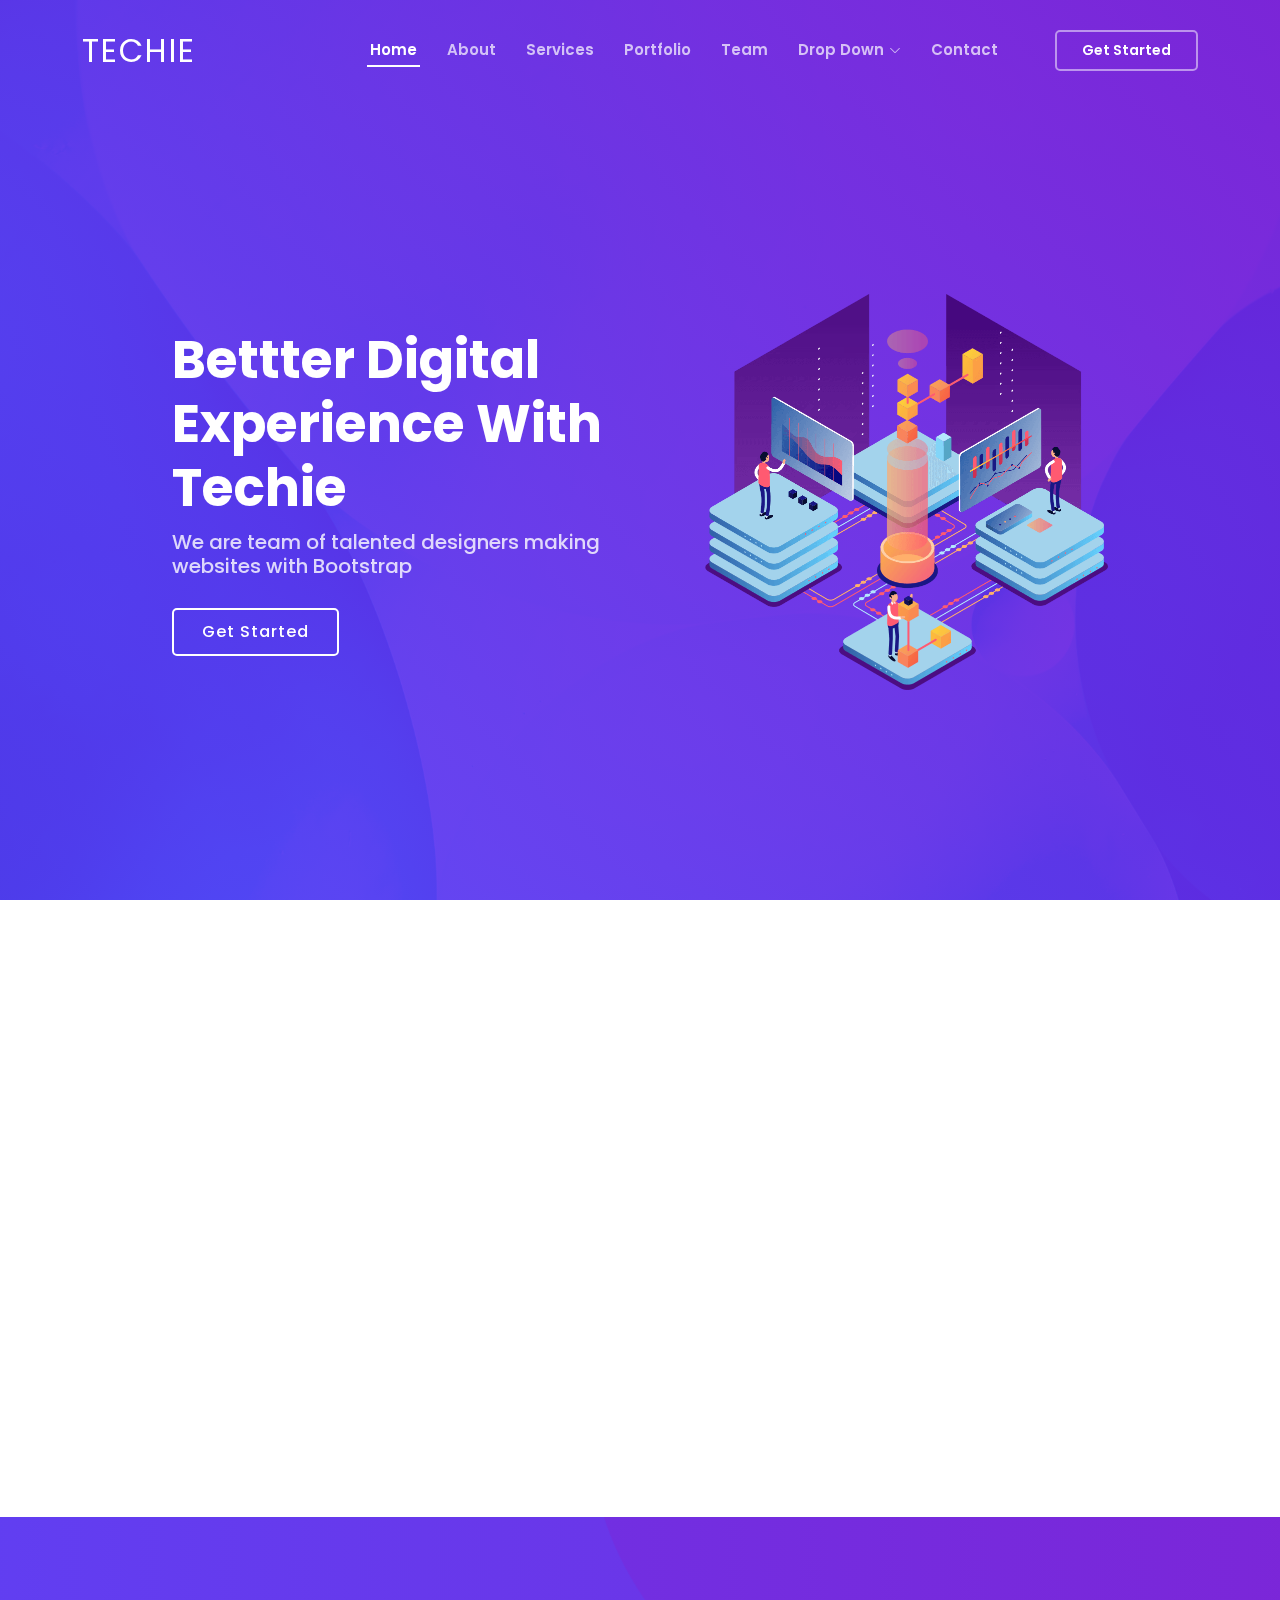
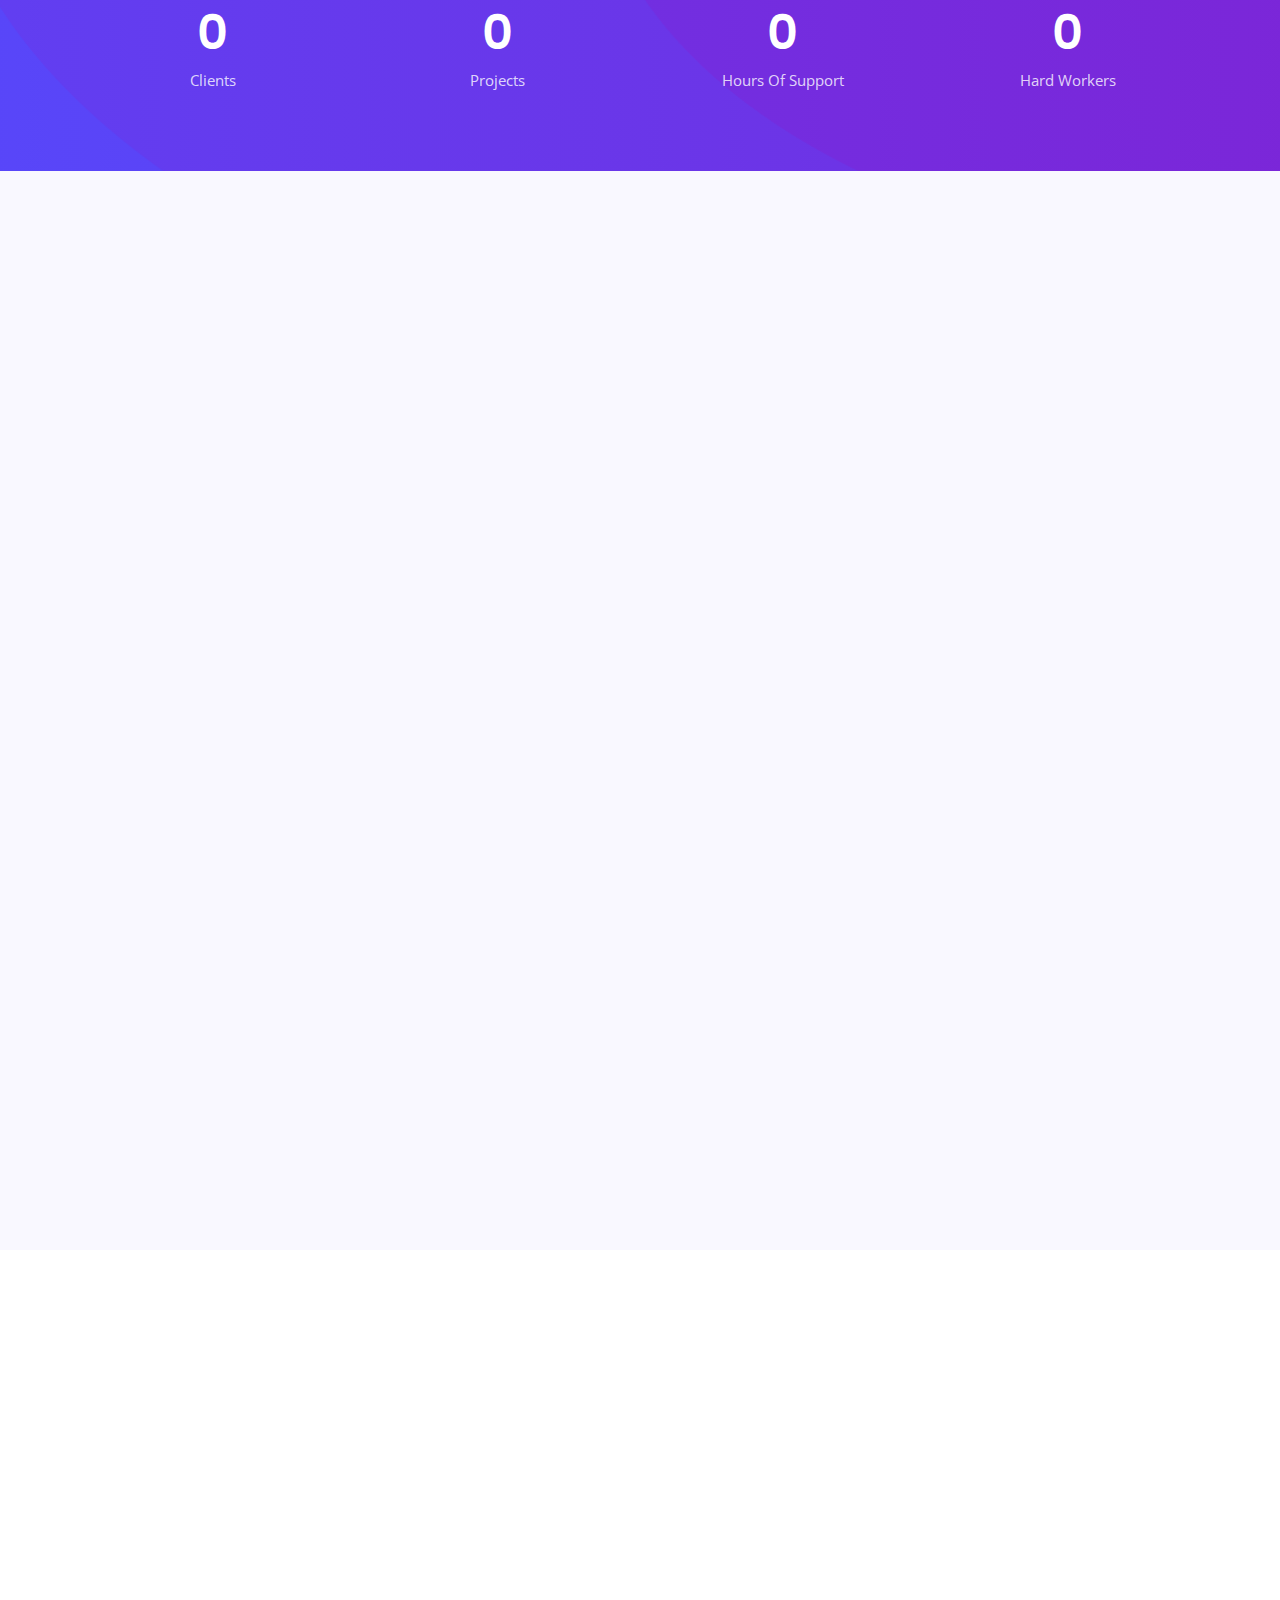
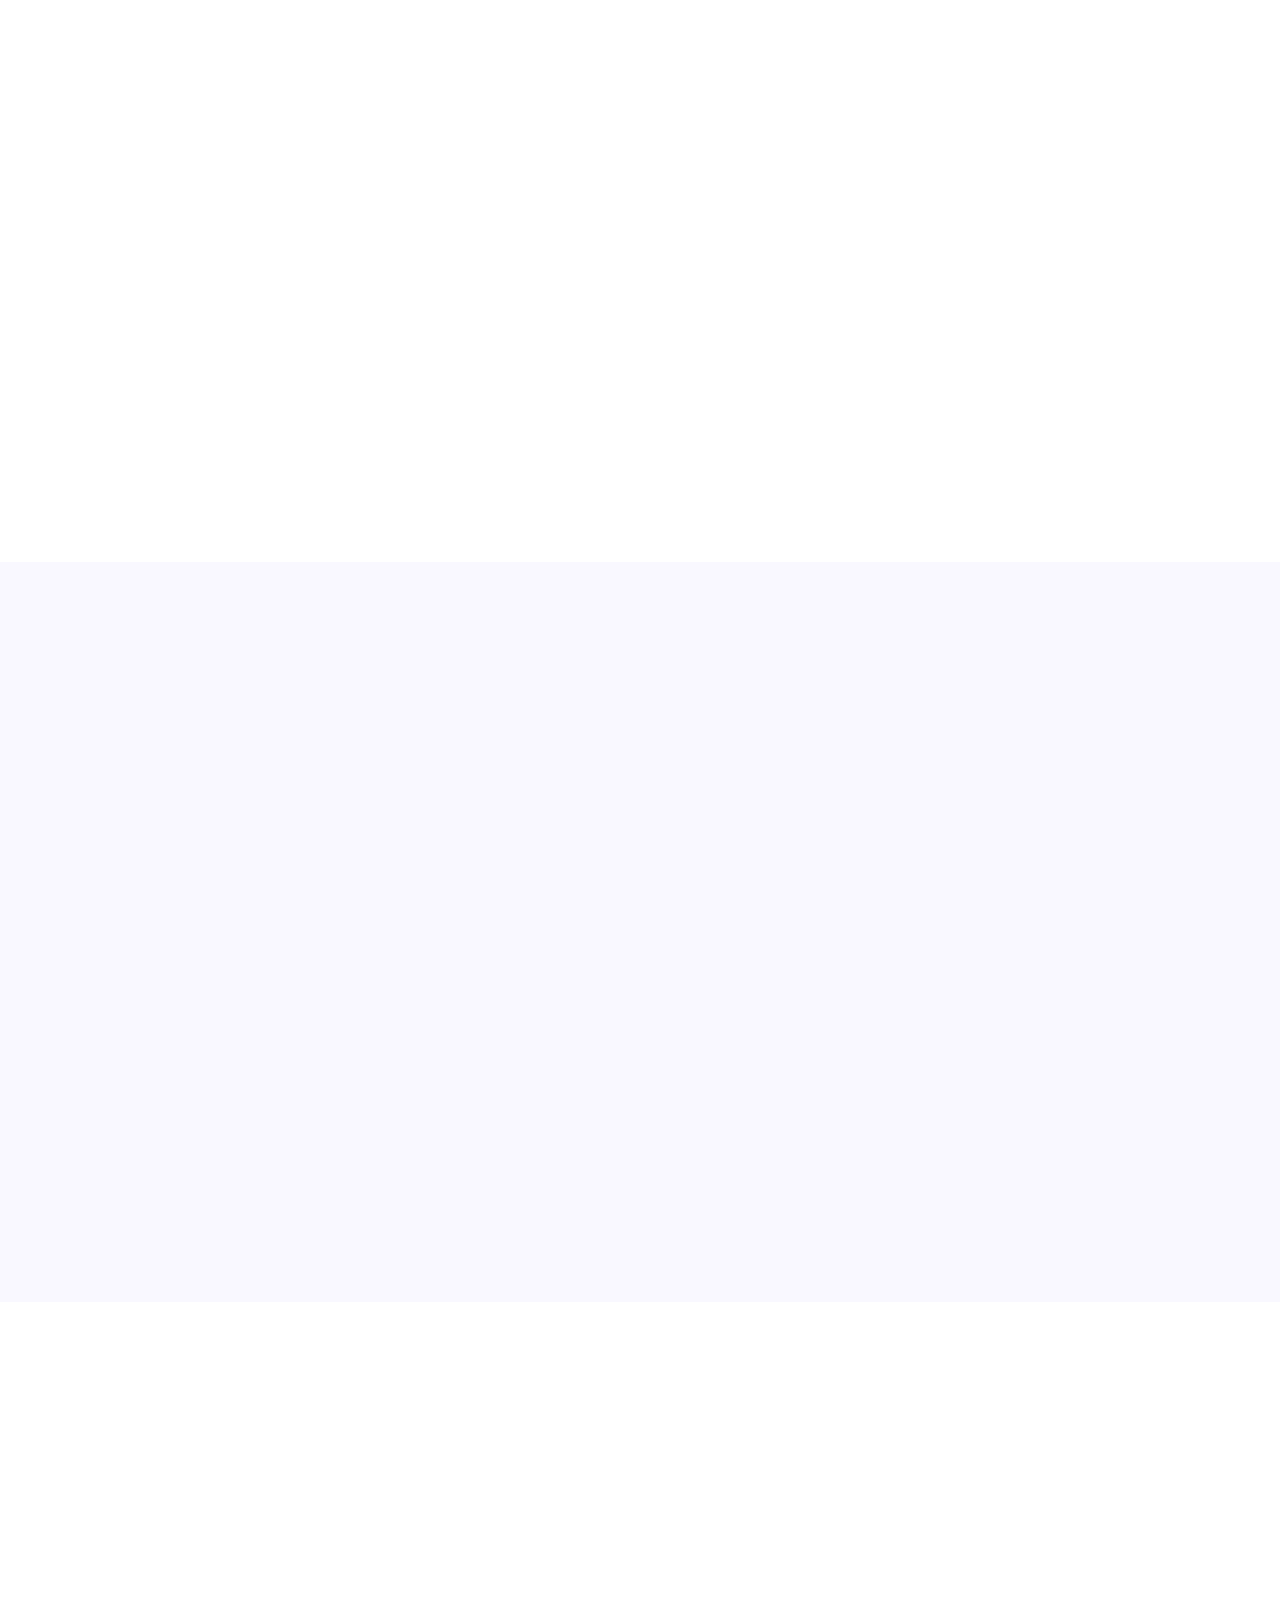
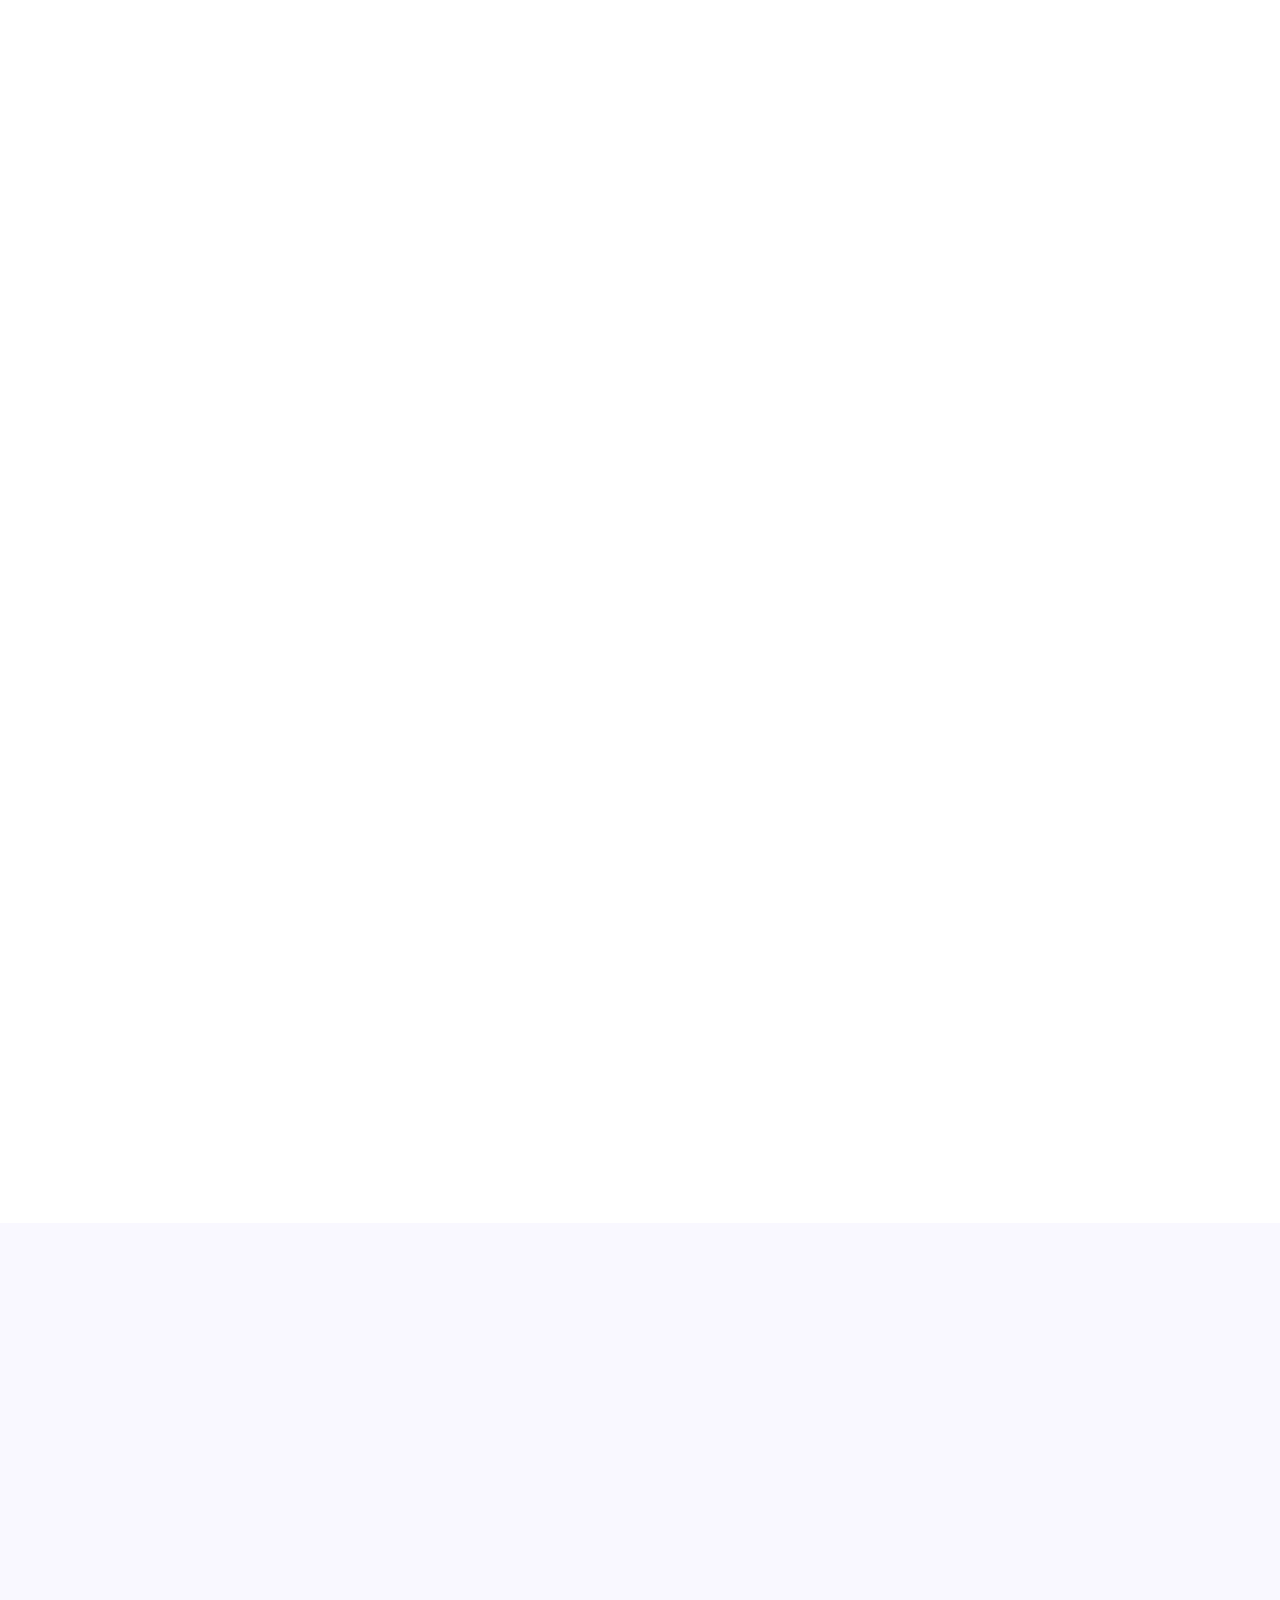
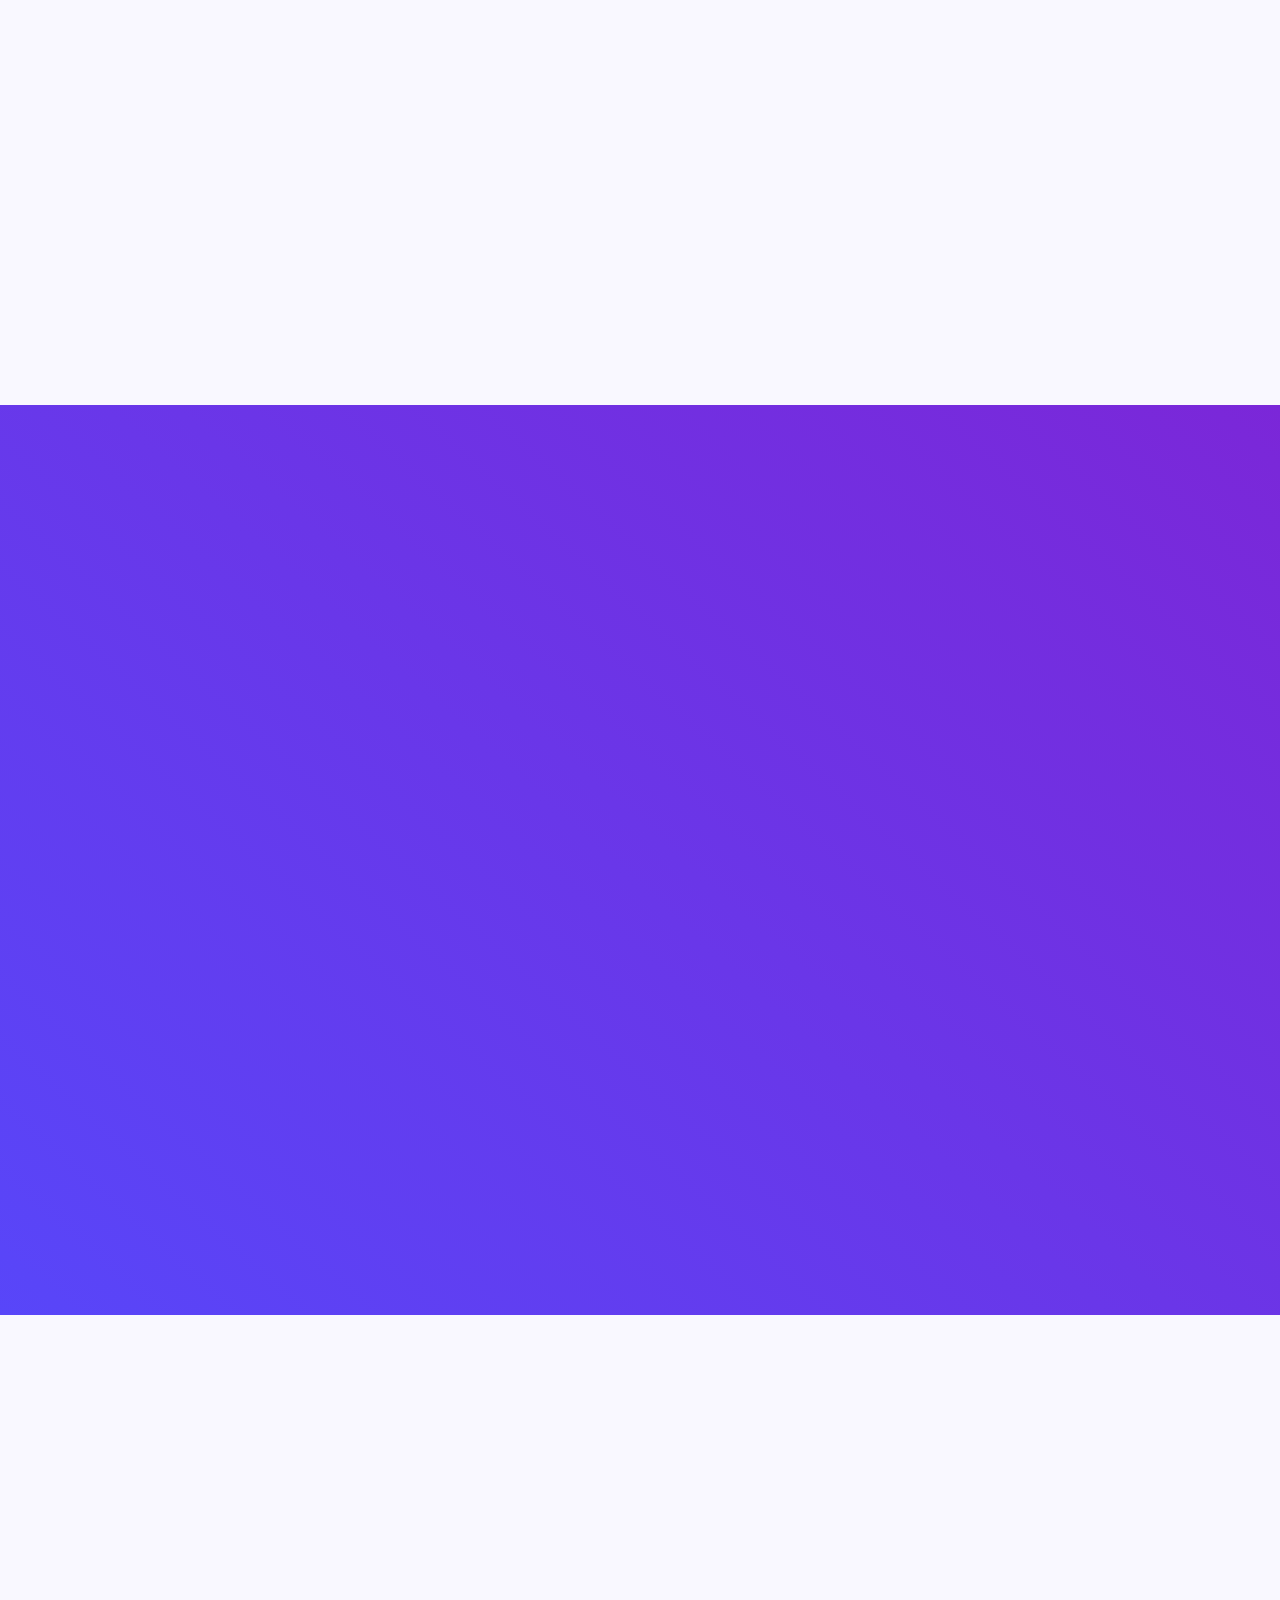
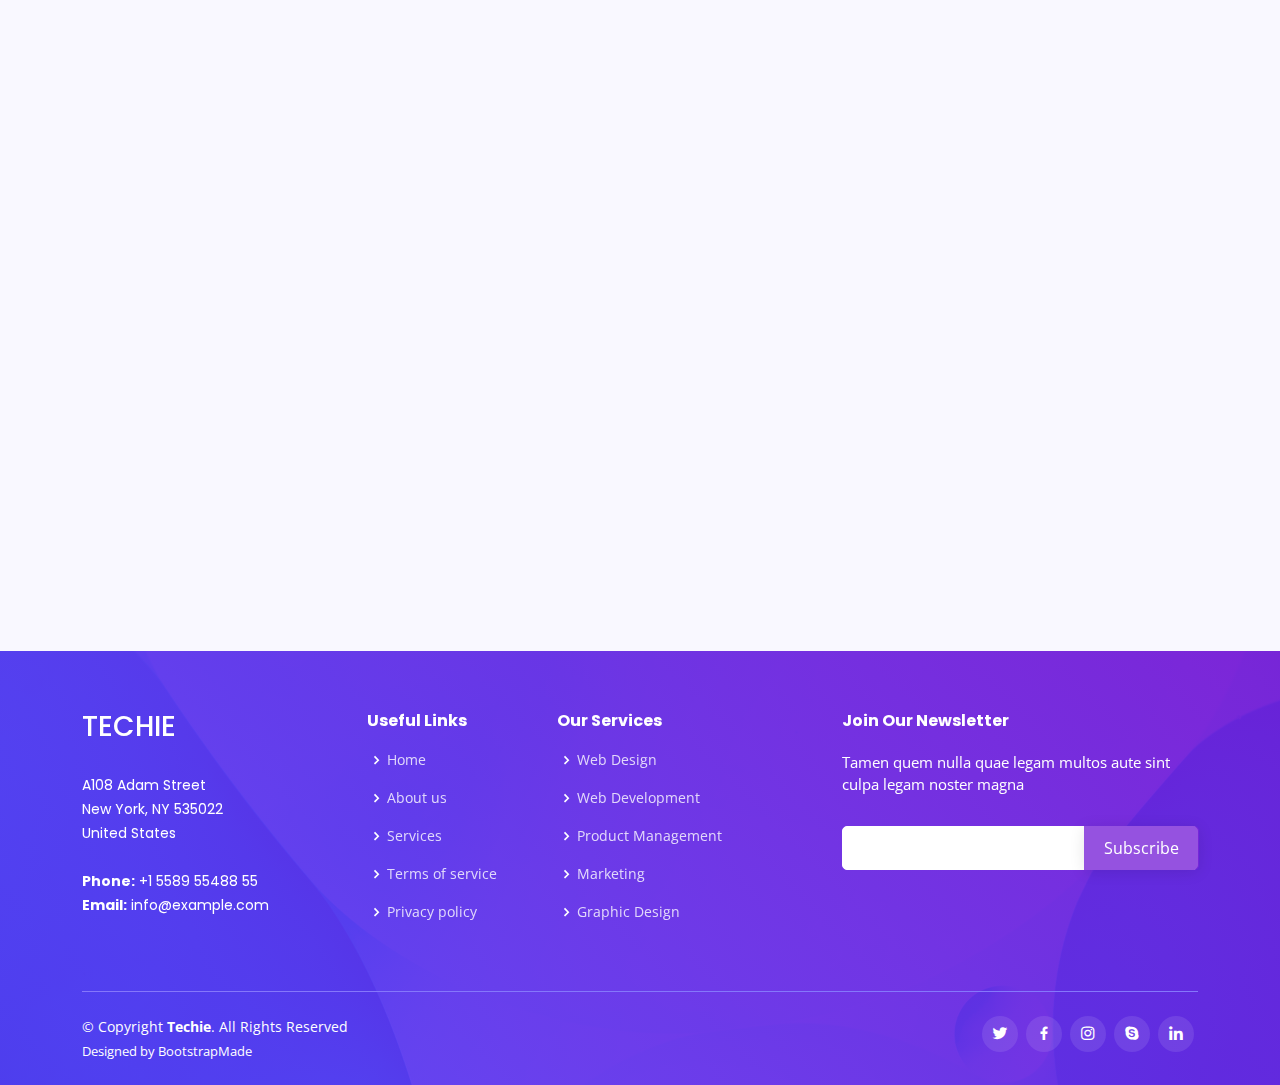
==== index.html @ fd62c271 "initial commit" ====
<!DOCTYPE html>
<html lang="en">

<head>
  <meta charset="utf-8">
  <meta content="width=device-width, initial-scale=1.0" name="viewport">

  <title>Techie Bootstrap Template - Index</title>
  <meta content="" name="description">
  <meta content="" name="keywords">

  <!-- Favicons -->
  <link href="assets/img/favicon.png" rel="icon">
  <link href="assets/img/apple-touch-icon.png" rel="apple-touch-icon">

  <!-- Google Fonts -->
  <link href="https://fonts.googleapis.com/css?family=Open+Sans:300,300i,400,400i,600,600i,700,700i|Roboto:300,300i,400,400i,500,500i,600,600i,700,700i|Poppins:300,300i,400,400i,500,500i,600,600i,700,700i" rel="stylesheet">

  <!-- Vendor CSS Files -->
  <link href="assets/vendor/aos/aos.css" rel="stylesheet">
  <link href="assets/vendor/bootstrap/css/bootstrap.min.css" rel="stylesheet">
  <link href="assets/vendor/bootstrap-icons/bootstrap-icons.css" rel="stylesheet">
  <link href="assets/vendor/boxicons/css/boxicons.min.css" rel="stylesheet">
  <link href="assets/vendor/glightbox/css/glightbox.min.css" rel="stylesheet">
  <link href="assets/vendor/swiper/swiper-bundle.min.css" rel="stylesheet">

  <!-- Template Main CSS File -->
  <link href="assets/css/style.css" rel="stylesheet">

  <!-- =======================================================
  * Template Name: Techie - v4.4.0
  * Template URL: https://bootstrapmade.com/techie-free-skin-bootstrap-3/
  * Author: BootstrapMade.com
  * License: https://bootstrapmade.com/license/
  ======================================================== -->
</head>

<body>

  <!-- ======= Header ======= -->
  <header id="header" class="fixed-top ">
    <div class="container d-flex align-items-center justify-content-between">
      <h1 class="logo"><a href="index.html">Techie</a></h1>
      <!-- Uncomment below if you prefer to use an image logo -->
      <!-- <a href="index.html" class="logo"><img src="assets/img/logo.png" alt="" class="img-fluid"></a>-->

      <nav id="navbar" class="navbar">
        <ul>
          <li><a class="nav-link scrollto active" href="#hero">Home</a></li>
          <li><a class="nav-link scrollto" href="#about">About</a></li>
          <li><a class="nav-link scrollto" href="#services">Services</a></li>
          <li><a class="nav-link scrollto " href="#portfolio">Portfolio</a></li>
          <li><a class="nav-link scrollto" href="#team">Team</a></li>
          <li class="dropdown"><a href="#"><span>Drop Down</span> <i class="bi bi-chevron-down"></i></a>
            <ul>
              <li><a href="#">Drop Down 1</a></li>
              <li class="dropdown"><a href="#"><span>Deep Drop Down</span> <i class="bi bi-chevron-right"></i></a>
                <ul>
                  <li><a href="#">Deep Drop Down 1</a></li>
                  <li><a href="#">Deep Drop Down 2</a></li>
                  <li><a href="#">Deep Drop Down 3</a></li>
                  <li><a href="#">Deep Drop Down 4</a></li>
                  <li><a href="#">Deep Drop Down 5</a></li>
                </ul>
              </li>
              <li><a href="#">Drop Down 2</a></li>
              <li><a href="#">Drop Down 3</a></li>
              <li><a href="#">Drop Down 4</a></li>
            </ul>
          </li>
          <li><a class="nav-link scrollto" href="#contact">Contact</a></li>
          <li><a class="getstarted scrollto" href="#about">Get Started</a></li>
        </ul>
        <i class="bi bi-list mobile-nav-toggle"></i>
      </nav><!-- .navbar -->

    </div>
  </header><!-- End Header -->

  <!-- ======= Hero Section ======= -->
  <section id="hero" class="d-flex align-items-center">

    <div class="container-fluid" data-aos="fade-up">
      <div class="row justify-content-center">
        <div class="col-xl-5 col-lg-6 pt-3 pt-lg-0 order-2 order-lg-1 d-flex flex-column justify-content-center">
          <h1>Bettter Digital Experience With Techie</h1>
          <h2>We are team of talented designers making websites with Bootstrap</h2>
          <div><a href="#about" class="btn-get-started scrollto">Get Started</a></div>
        </div>
        <div class="col-xl-4 col-lg-6 order-1 order-lg-2 hero-img" data-aos="zoom-in" data-aos-delay="150">
          <img src="assets/img/hero-img.png" class="img-fluid animated" alt="">
        </div>
      </div>
    </div>

  </section><!-- End Hero -->

  <main id="main">

    <!-- ======= About Section ======= -->
    <section id="about" class="about">
      <div class="container">

        <div class="row">
          <div class="col-lg-6 order-1 order-lg-2" data-aos="zoom-in" data-aos-delay="150">
            <img src="assets/img/about.jpg" class="img-fluid" alt="">
          </div>
          <div class="col-lg-6 pt-4 pt-lg-0 order-2 order-lg-1 content" data-aos="fade-right">
            <h3>Voluptatem dignissimos provident quasi corporis</h3>
            <p class="fst-italic">
              Lorem ipsum dolor sit amet, consectetur adipiscing elit, sed do eiusmod tempor incididunt ut labore et dolore
              magna aliqua.
            </p>
            <ul>
              <li><i class="bi bi-check-circle"></i> Ullamco laboris nisi ut aliquip ex ea commodo consequat.</li>
              <li><i class="bi bi-check-circle"></i> Duis aute irure dolor in reprehenderit in voluptate velit.</li>
              <li><i class="bi bi-check-circle"></i> Ullamco laboris nisi ut aliquip ex ea commodo consequat. Duis aute irure dolor in reprehenderit in voluptate trideta storacalaperda mastiro dolore eu fugiat nulla pariatur.</li>
            </ul>
            <a href="#" class="read-more">Read More <i class="bi bi-long-arrow-right"></i></a>
          </div>
        </div>

      </div>
    </section><!-- End About Section -->

    <!-- ======= Counts Section ======= -->
    <section id="counts" class="counts">
      <div class="container">

        <div class="row counters">

          <div class="col-lg-3 col-6 text-center">
            <span data-purecounter-start="0" data-purecounter-end="232" data-purecounter-duration="1" class="purecounter"></span>
            <p>Clients</p>
          </div>

          <div class="col-lg-3 col-6 text-center">
            <span data-purecounter-start="0" data-purecounter-end="521" data-purecounter-duration="1" class="purecounter"></span>
            <p>Projects</p>
          </div>

          <div class="col-lg-3 col-6 text-center">
            <span data-purecounter-start="0" data-purecounter-end="1463" data-purecounter-duration="1" class="purecounter"></span>
            <p>Hours Of Support</p>
          </div>

          <div class="col-lg-3 col-6 text-center">
            <span data-purecounter-start="0" data-purecounter-end="15" data-purecounter-duration="1" class="purecounter"></span>
            <p>Hard Workers</p>
          </div>

        </div>

      </div>
    </section><!-- End Counts Section -->

    <!-- ======= Services Section ======= -->
    <section id="services" class="services section-bg">
      <div class="container" data-aos="fade-up">

        <div class="section-title">
          <h2>Services</h2>
          <p>Magnam dolores commodi suscipit. Necessitatibus eius consequatur ex aliquid fuga eum quidem. Sit sint consectetur velit. Quisquam quos quisquam cupiditate. Et nemo qui impedit suscipit alias ea. Quia fugiat sit in iste officiis commodi quidem hic quas.</p>
        </div>

        <div class="row gy-4">
          <div class="col-lg-4 col-md-6 d-flex align-items-stretch" data-aos="zoom-in" data-aos-delay="100">
            <div class="icon-box iconbox-blue">
              <div class="icon">
                <svg width="100" height="100" viewBox="0 0 600 600" xmlns="http://www.w3.org/2000/svg">
                  <path stroke="none" stroke-width="0" fill="#f5f5f5" d="M300,521.0016835830174C376.1290562159157,517.8887921683347,466.0731472004068,529.7835943286574,510.70327084640275,468.03025145048787C554.3714126377745,407.6079735673963,508.03601936045806,328.9844924480964,491.2728898941984,256.3432110539036C474.5976632858925,184.082847569629,479.9380746630129,96.60480741107993,416.23090153303,58.64404602377083C348.86323505073057,18.502131276798302,261.93793281208167,40.57373210992963,193.5410806939664,78.93577620505333C130.42746243093433,114.334589627462,98.30271207620316,179.96522072025542,76.75703585869454,249.04625023123273C51.97151888228291,328.5150500222984,13.704378332031375,421.85034740162234,66.52175969318436,486.19268352777647C119.04800174914682,550.1803526380478,217.28368757567262,524.383925680826,300,521.0016835830174"></path>
                </svg>
                <i class="bx bxl-dribbble"></i>
              </div>
              <h4><a href="">Lorem Ipsum</a></h4>
              <p>Voluptatum deleniti atque corrupti quos dolores et quas molestias excepturi</p>
            </div>
          </div>

          <div class="col-lg-4 col-md-6 d-flex align-items-stretch" data-aos="zoom-in" data-aos-delay="200">
            <div class="icon-box iconbox-orange ">
              <div class="icon">
                <svg width="100" height="100" viewBox="0 0 600 600" xmlns="http://www.w3.org/2000/svg">
                  <path stroke="none" stroke-width="0" fill="#f5f5f5" d="M300,582.0697525312426C382.5290701553225,586.8405444964366,449.9789794690241,525.3245884688669,502.5850820975895,461.55621195738473C556.606425686781,396.0723002908107,615.8543463187945,314.28637112970534,586.6730223649479,234.56875336149918C558.9533121215079,158.8439757836574,454.9685369536778,164.00468322053177,381.49747125262974,130.76875717737553C312.15926192815925,99.40240125094834,248.97055460311594,18.661163978235184,179.8680185752513,50.54337015887873C110.5421016452524,82.52863877960104,119.82277516462835,180.83849132639028,109.12597500060166,256.43424936330496C100.08760227029461,320.3096726198365,92.17705696193138,384.0621239912766,124.79988738764834,439.7174275375508C164.83382741302287,508.01625554203684,220.96474134820875,577.5009287672846,300,582.0697525312426"></path>
                </svg>
                <i class="bx bx-file"></i>
              </div>
              <h4><a href="">Sed Perspiciatis</a></h4>
              <p>Duis aute irure dolor in reprehenderit in voluptate velit esse cillum dolore</p>
            </div>
          </div>

          <div class="col-lg-4 col-md-6 d-flex align-items-stretch" data-aos="zoom-in" data-aos-delay="300">
            <div class="icon-box iconbox-pink">
              <div class="icon">
                <svg width="100" height="100" viewBox="0 0 600 600" xmlns="http://www.w3.org/2000/svg">
                  <path stroke="none" stroke-width="0" fill="#f5f5f5" d="M300,541.5067337569781C382.14930387511276,545.0595476570109,479.8736841581634,548.3450877840088,526.4010558755058,480.5488172755941C571.5218469581645,414.80211281144784,517.5187510058486,332.0715597781072,496.52539010469104,255.14436215662573C477.37192572678356,184.95920475031193,473.57363656557914,105.61284051026155,413.0603344069578,65.22779650032875C343.27470386102294,18.654635553484475,251.2091493199835,5.337323636656869,175.0934190732945,40.62881213300186C97.87086631185822,76.43348514350839,51.98124368387456,156.15599469081315,36.44837278890362,239.84606092416172C21.716077023791087,319.22268207091537,43.775223500013084,401.1760424656574,96.891909868211,461.97329694683043C147.22146801428983,519.5804099606455,223.5754009179313,538.201503339737,300,541.5067337569781"></path>
                </svg>
                <i class="bx bx-tachometer"></i>
              </div>
              <h4><a href="">Magni Dolores</a></h4>
              <p>Excepteur sint occaecat cupidatat non proident, sunt in culpa qui officia</p>
            </div>
          </div>

          <div class="col-lg-4 col-md-6 d-flex align-items-stretch" data-aos="zoom-in" data-aos-delay="100">
            <div class="icon-box iconbox-yellow">
              <div class="icon">
                <svg width="100" height="100" viewBox="0 0 600 600" xmlns="http://www.w3.org/2000/svg">
                  <path stroke="none" stroke-width="0" fill="#f5f5f5" d="M300,503.46388370962813C374.79870501325706,506.71871716319447,464.8034551963731,527.1746412648533,510.4981551193396,467.86667711651364C555.9287308511215,408.9015244558933,512.6030010748507,327.5744911775523,490.211057578863,256.5855673507754C471.097692560561,195.9906835881958,447.69079081568157,138.11976852964426,395.19560036434837,102.3242989838813C329.3053358748298,57.3949838291264,248.02791733380457,8.279543830951368,175.87071277845988,42.242879143198664C103.41431057327972,76.34704239035025,93.79494320519305,170.9812938413882,81.28167332365135,250.07896920659033C70.17666984294237,320.27484674793965,64.84698225790005,396.69656628748305,111.28512138212992,450.4950937839243C156.20124167950087,502.5303643271138,231.32542653798444,500.4755392045468,300,503.46388370962813"></path>
                </svg>
                <i class="bx bx-layer"></i>
              </div>
              <h4><a href="">Nemo Enim</a></h4>
              <p>At vero eos et accusamus et iusto odio dignissimos ducimus qui blanditiis</p>
            </div>
          </div>

          <div class="col-lg-4 col-md-6 d-flex align-items-stretch" data-aos="zoom-in" data-aos-delay="200">
            <div class="icon-box iconbox-red">
              <div class="icon">
                <svg width="100" height="100" viewBox="0 0 600 600" xmlns="http://www.w3.org/2000/svg">
                  <path stroke="none" stroke-width="0" fill="#f5f5f5" d="M300,532.3542879108572C369.38199826031484,532.3153073249985,429.10787420159085,491.63046689027357,474.5244479745417,439.17860296908856C522.8885846962883,383.3225815378663,569.1668002868075,314.3205725914397,550.7432151929288,242.7694973846089C532.6665558377875,172.5657663291529,456.2379748765914,142.6223662098291,390.3689995646985,112.34683881706744C326.66090330228417,83.06452184765237,258.84405631176094,53.51806209861945,193.32584062364296,78.48882559362697C121.61183558270385,105.82097193414197,62.805066853699245,167.19869350419734,48.57481801355237,242.6138429142374C34.843463184063346,315.3850353017275,76.69343916112496,383.4422959591041,125.22947124332185,439.3748458443577C170.7312796277747,491.8107796887764,230.57421082200815,532.3932930995766,300,532.3542879108572"></path>
                </svg>
                <i class="bx bx-slideshow"></i>
              </div>
              <h4><a href="">Dele Cardo</a></h4>
              <p>Quis consequatur saepe eligendi voluptatem consequatur dolor consequuntur</p>
            </div>
          </div>

          <div class="col-lg-4 col-md-6 d-flex align-items-stretch" data-aos="zoom-in" data-aos-delay="300">
            <div class="icon-box iconbox-teal">
              <div class="icon">
                <svg width="100" height="100" viewBox="0 0 600 600" xmlns="http://www.w3.org/2000/svg">
                  <path stroke="none" stroke-width="0" fill="#f5f5f5" d="M300,566.797414625762C385.7384707136149,576.1784315230908,478.7894351017131,552.8928747891023,531.9192734346935,484.94944893311C584.6109503024035,417.5663521118492,582.489472248146,322.67544863468447,553.9536738515405,242.03673114598146C529.1557734026468,171.96086150256528,465.24506316201064,127.66468636344209,395.9583748389544,100.7403814666027C334.2173773831606,76.7482773500951,269.4350130405921,84.62216499799875,207.1952322260088,107.2889140133804C132.92018162631612,134.33871894543012,41.79353780512637,160.00259165414826,22.644507872594943,236.69541883565114C3.319112789854554,314.0945973066697,72.72355303640163,379.243833228382,124.04198916343866,440.3218312028393C172.9286146004772,498.5055451809895,224.45579914871206,558.5317968840102,300,566.797414625762"></path>
                </svg>
                <i class="bx bx-arch"></i>
              </div>
              <h4><a href="">Divera Don</a></h4>
              <p>Modi nostrum vel laborum. Porro fugit error sit minus sapiente sit aspernatur</p>
            </div>
          </div>

        </div>

      </div>
    </section><!-- End Services Section -->

    <!-- ======= Features Section ======= -->
    <section id="features" class="features">
      <div class="container" data-aos="fade-up">

        <div class="section-title">
          <h2>Features</h2>
          <p>Magnam dolores commodi suscipit. Necessitatibus eius consequatur ex aliquid fuga eum quidem. Sit sint consectetur velit. Quisquam quos quisquam cupiditate. Et nemo qui impedit suscipit alias ea. Quia fugiat sit in iste officiis commodi quidem hic quas.</p>
        </div>

        <div class="row">
          <div class="col-lg-6 order-2 order-lg-1 d-flex flex-column align-items-lg-center">
            <div class="icon-box mt-5 mt-lg-0" data-aos="fade-up" data-aos-delay="100">
              <i class="bx bx-receipt"></i>
              <h4>Est labore ad</h4>
              <p>Consequuntur sunt aut quasi enim aliquam quae harum pariatur laboris nisi ut aliquip</p>
            </div>
            <div class="icon-box mt-5" data-aos="fade-up" data-aos-delay="200">
              <i class="bx bx-cube-alt"></i>
              <h4>Harum esse qui</h4>
              <p>Excepteur sint occaecat cupidatat non proident, sunt in culpa qui officia deserunt</p>
            </div>
            <div class="icon-box mt-5" data-aos="fade-up" data-aos-delay="300">
              <i class="bx bx-images"></i>
              <h4>Aut occaecati</h4>
              <p>Aut suscipit aut cum nemo deleniti aut omnis. Doloribus ut maiores omnis facere</p>
            </div>
            <div class="icon-box mt-5" data-aos="fade-up" data-aos-delay="400">
              <i class="bx bx-shield"></i>
              <h4>Beatae veritatis</h4>
              <p>Expedita veritatis consequuntur nihil tempore laudantium vitae denat pacta</p>
            </div>
          </div>
          <div class="image col-lg-6 order-1 order-lg-2 " data-aos="zoom-in" data-aos-delay="100">
            <img src="assets/img/features.svg" alt="" class="img-fluid">
          </div>
        </div>

      </div>
    </section><!-- End Features Section -->

    <!-- ======= Testimonials Section ======= -->
    <section id="testimonials" class="testimonials section-bg">
      <div class="container" data-aos="fade-up">

        <div class="section-title">
          <h2>Testimonials</h2>
          <p>Magnam dolores commodi suscipit. Necessitatibus eius consequatur ex aliquid fuga eum quidem. Sit sint consectetur velit. Quisquam quos quisquam cupiditate. Et nemo qui impedit suscipit alias ea. Quia fugiat sit in iste officiis commodi quidem hic quas.</p>
        </div>

        <div class="testimonials-slider swiper-container" data-aos="fade-up" data-aos-delay="100">
          <div class="swiper-wrapper">

            <div class="swiper-slide">
              <div class="testimonial-item">
                <p>
                  <i class="bx bxs-quote-alt-left quote-icon-left"></i>
                  Proin iaculis purus consequat sem cure digni ssim donec porttitora entum suscipit rhoncus. Accusantium quam, ultricies eget id, aliquam eget nibh et. Maecen aliquam, risus at semper.
                  <i class="bx bxs-quote-alt-right quote-icon-right"></i>
                </p>
                <img src="assets/img/testimonials/testimonials-1.jpg" class="testimonial-img" alt="">
                <h3>Saul Goodman</h3>
                <h4>Ceo &amp; Founder</h4>
              </div>
            </div><!-- End testimonial item -->

            <div class="swiper-slide">
              <div class="testimonial-item">
                <p>
                  <i class="bx bxs-quote-alt-left quote-icon-left"></i>
                  Export tempor illum tamen malis malis eram quae irure esse labore quem cillum quid cillum eram malis quorum velit fore eram velit sunt aliqua noster fugiat irure amet legam anim culpa.
                  <i class="bx bxs-quote-alt-right quote-icon-right"></i>
                </p>
                <img src="assets/img/testimonials/testimonials-2.jpg" class="testimonial-img" alt="">
                <h3>Sara Wilsson</h3>
                <h4>Designer</h4>
              </div>
            </div><!-- End testimonial item -->

            <div class="swiper-slide">
              <div class="testimonial-item">
                <p>
                  <i class="bx bxs-quote-alt-left quote-icon-left"></i>
                  Enim nisi quem export duis labore cillum quae magna enim sint quorum nulla quem veniam duis minim tempor labore quem eram duis noster aute amet eram fore quis sint minim.
                  <i class="bx bxs-quote-alt-right quote-icon-right"></i>
                </p>
                <img src="assets/img/testimonials/testimonials-3.jpg" class="testimonial-img" alt="">
                <h3>Jena Karlis</h3>
                <h4>Store Owner</h4>
              </div>
            </div><!-- End testimonial item -->

            <div class="swiper-slide">
              <div class="testimonial-item">
                <p>
                  <i class="bx bxs-quote-alt-left quote-icon-left"></i>
                  Fugiat enim eram quae cillum dolore dolor amet nulla culpa multos export minim fugiat minim velit minim dolor enim duis veniam ipsum anim magna sunt elit fore quem dolore labore.
                  <i class="bx bxs-quote-alt-right quote-icon-right"></i>
                </p>
                <img src="assets/img/testimonials/testimonials-4.jpg" class="testimonial-img" alt="">
                <h3>Matt Brandon</h3>
                <h4>Freelancer</h4>
              </div>
            </div><!-- End testimonial item -->

            <div class="swiper-slide">
              <div class="testimonial-item">
                <p>
                  <i class="bx bxs-quote-alt-left quote-icon-left"></i>
                  Quis quorum aliqua sint quem legam fore sunt eram irure aliqua veniam tempor noster veniam enim culpa labore duis sunt culpa nulla illum cillum fugiat legam esse veniam culpa.
                  <i class="bx bxs-quote-alt-right quote-icon-right"></i>
                </p>
                <img src="assets/img/testimonials/testimonials-5.jpg" class="testimonial-img" alt="">
                <h3>John Larson</h3>
                <h4>Entrepreneur</h4>
              </div>
            </div><!-- End testimonial item -->

          </div>
          <div class="swiper-pagination"></div>
        </div>

      </div>
    </section><!-- End Testimonials Section -->

    <!-- ======= Portfolio Section ======= -->
    <section id="portfolio" class="portfolio">
      <div class="container" data-aos="fade-up">

        <div class="section-title">
          <h2>Portfolio</h2>
          <p>Magnam dolores commodi suscipit. Necessitatibus eius consequatur ex aliquid fuga eum quidem. Sit sint consectetur velit. Quisquam quos quisquam cupiditate. Et nemo qui impedit suscipit alias ea. Quia fugiat sit in iste officiis commodi quidem hic quas.</p>
        </div>

        <div class="row">
          <div class="col-lg-12 d-flex justify-content-center">
            <ul id="portfolio-flters">
              <li data-filter="*" class="filter-active">All</li>
              <li data-filter=".filter-app">App</li>
              <li data-filter=".filter-card">Card</li>
              <li data-filter=".filter-web">Web</li>
            </ul>
          </div>
        </div>

        <div class="row portfolio-container">

          <div class="col-lg-4 col-md-6 portfolio-item filter-app">
            <div class="portfolio-wrap">
              <img src="assets/img/portfolio/portfolio-1.jpg" class="img-fluid" alt="">
              <div class="portfolio-info">
                <h4>App 1</h4>
                <p>App</p>
              </div>
              <div class="portfolio-links">
                <a href="assets/img/portfolio/portfolio-1.jpg" data-gallery="portfolioGallery" class="portfolio-lightbox" title="App 1"><i class="bx bx-plus"></i></a>
                <a href="portfolio-details.html" title="More Details"><i class="bx bx-link"></i></a>
              </div>
            </div>
          </div>

          <div class="col-lg-4 col-md-6 portfolio-item filter-web">
            <div class="portfolio-wrap">
              <img src="assets/img/portfolio/portfolio-2.jpg" class="img-fluid" alt="">
              <div class="portfolio-info">
                <h4>Web 3</h4>
                <p>Web</p>
              </div>
              <div class="portfolio-links">
                <a href="assets/img/portfolio/portfolio-2.jpg" data-gallery="portfolioGallery" class="portfolio-lightbox" title="Web 3"><i class="bx bx-plus"></i></a>
                <a href="portfolio-details.html" title="More Details"><i class="bx bx-link"></i></a>
              </div>
            </div>
          </div>

          <div class="col-lg-4 col-md-6 portfolio-item filter-app">
            <div class="portfolio-wrap">
              <img src="assets/img/portfolio/portfolio-3.jpg" class="img-fluid" alt="">
              <div class="portfolio-info">
                <h4>App 2</h4>
                <p>App</p>
              </div>
              <div class="portfolio-links">
                <a href="assets/img/portfolio/portfolio-3.jpg" data-gallery="portfolioGallery" class="portfolio-lightbox" title="App 2"><i class="bx bx-plus"></i></a>
                <a href="portfolio-details.html" title="More Details"><i class="bx bx-link"></i></a>
              </div>
            </div>
          </div>

          <div class="col-lg-4 col-md-6 portfolio-item filter-card">
            <div class="portfolio-wrap">
              <img src="assets/img/portfolio/portfolio-4.jpg" class="img-fluid" alt="">
              <div class="portfolio-info">
                <h4>Card 2</h4>
                <p>Card</p>
              </div>
              <div class="portfolio-links">
                <a href="assets/img/portfolio/portfolio-4.jpg" data-gallery="portfolioGallery" class="portfolio-lightbox" title="Card 2"><i class="bx bx-plus"></i></a>
                <a href="portfolio-details.html" title="More Details"><i class="bx bx-link"></i></a>
              </div>
            </div>
          </div>

          <div class="col-lg-4 col-md-6 portfolio-item filter-web">
            <div class="portfolio-wrap">
              <img src="assets/img/portfolio/portfolio-5.jpg" class="img-fluid" alt="">
              <div class="portfolio-info">
                <h4>Web 2</h4>
                <p>Web</p>
              </div>
              <div class="portfolio-links">
                <a href="assets/img/portfolio/portfolio-5.jpg" data-gallery="portfolioGallery" class="portfolio-lightbox" title="Web 2"><i class="bx bx-plus"></i></a>
                <a href="portfolio-details.html" title="More Details"><i class="bx bx-link"></i></a>
              </div>
            </div>
          </div>

          <div class="col-lg-4 col-md-6 portfolio-item filter-app">
            <div class="portfolio-wrap">
              <img src="assets/img/portfolio/portfolio-6.jpg" class="img-fluid" alt="">
              <div class="portfolio-info">
                <h4>App 3</h4>
                <p>App</p>
              </div>
              <div class="portfolio-links">
                <a href="assets/img/portfolio/portfolio-6.jpg" data-gallery="portfolioGallery" class="portfolio-lightbox" title="App 3"><i class="bx bx-plus"></i></a>
                <a href="portfolio-details.html" title="More Details"><i class="bx bx-link"></i></a>
              </div>
            </div>
          </div>

          <div class="col-lg-4 col-md-6 portfolio-item filter-card">
            <div class="portfolio-wrap">
              <img src="assets/img/portfolio/portfolio-7.jpg" class="img-fluid" alt="">
              <div class="portfolio-info">
                <h4>Card 1</h4>
                <p>Card</p>
              </div>
              <div class="portfolio-links">
                <a href="assets/img/portfolio/portfolio-7.jpg" data-gallery="portfolioGallery" class="portfolio-lightbox" title="Card 1"><i class="bx bx-plus"></i></a>
                <a href="portfolio-details.html" title="More Details"><i class="bx bx-link"></i></a>
              </div>
            </div>
          </div>

          <div class="col-lg-4 col-md-6 portfolio-item filter-card">
            <div class="portfolio-wrap">
              <img src="assets/img/portfolio/portfolio-8.jpg" class="img-fluid" alt="">
              <div class="portfolio-info">
                <h4>Card 3</h4>
                <p>Card</p>
              </div>
              <div class="portfolio-links">
                <a href="assets/img/portfolio/portfolio-8.jpg" data-gallery="portfolioGallery" class="portfolio-lightbox" title="Card 3"><i class="bx bx-plus"></i></a>
                <a href="portfolio-details.html" title="More Details"><i class="bx bx-link"></i></a>
              </div>
            </div>
          </div>

          <div class="col-lg-4 col-md-6 portfolio-item filter-web">
            <div class="portfolio-wrap">
              <img src="assets/img/portfolio/portfolio-9.jpg" class="img-fluid" alt="">
              <div class="portfolio-info">
                <h4>Web 3</h4>
                <p>Web</p>
              </div>
              <div class="portfolio-links">
                <a href="assets/img/portfolio/portfolio-9.jpg" data-gallery="portfolioGallery" class="portfolio-lightbox" title="Web 3"><i class="bx bx-plus"></i></a>
                <a href="portfolio-details.html" title="More Details"><i class="bx bx-link"></i></a>
              </div>
            </div>
          </div>

        </div>

      </div>
    </section><!-- End Portfolio Section -->

    <!-- ======= Pricing Section ======= -->
    <section id="pricing" class="pricing section-bg">
      <div class="container" data-aos="fade-up">

        <div class="section-title">
          <h2>Pricing</h2>
          <p>Magnam dolores commodi suscipit. Necessitatibus eius consequatur ex aliquid fuga eum quidem. Sit sint consectetur velit. Quisquam quos quisquam cupiditate. Et nemo qui impedit suscipit alias ea. Quia fugiat sit in iste officiis commodi quidem hic quas.</p>
        </div>

        <div class="row">

          <div class="col-lg-3 col-md-6" data-aos="fade-up" data-aos-delay="100">
            <div class="box">
              <h3>Free</h3>
              <h4><sup>$</sup>0<span> / month</span></h4>
              <ul>
                <li>Aida dere</li>
                <li>Nec feugiat nisl</li>
                <li>Nulla at volutpat dola</li>
                <li class="na">Pharetra massa</li>
                <li class="na">Massa ultricies mi</li>
              </ul>
              <div class="btn-wrap">
                <a href="#" class="btn-buy">Buy Now</a>
              </div>
            </div>
          </div>

          <div class="col-lg-3 col-md-6 mt-4 mt-md-0" data-aos="fade-up" data-aos-delay="200">
            <div class="box featured">
              <h3>Business</h3>
              <h4><sup>$</sup>19<span> / month</span></h4>
              <ul>
                <li>Aida dere</li>
                <li>Nec feugiat nisl</li>
                <li>Nulla at volutpat dola</li>
                <li>Pharetra massa</li>
                <li class="na">Massa ultricies mi</li>
              </ul>
              <div class="btn-wrap">
                <a href="#" class="btn-buy">Buy Now</a>
              </div>
            </div>
          </div>

          <div class="col-lg-3 col-md-6 mt-4 mt-lg-0" data-aos="fade-up" data-aos-delay="300">
            <div class="box">
              <h3>Developer</h3>
              <h4><sup>$</sup>29<span> / month</span></h4>
              <ul>
                <li>Aida dere</li>
                <li>Nec feugiat nisl</li>
                <li>Nulla at volutpat dola</li>
                <li>Pharetra massa</li>
                <li>Massa ultricies mi</li>
              </ul>
              <div class="btn-wrap">
                <a href="#" class="btn-buy">Buy Now</a>
              </div>
            </div>
          </div>

          <div class="col-lg-3 col-md-6 mt-4 mt-lg-0" data-aos="fade-up" data-aos-delay="400">
            <div class="box">
              <span class="advanced">Advanced</span>
              <h3>Ultimate</h3>
              <h4><sup>$</sup>49<span> / month</span></h4>
              <ul>
                <li>Aida dere</li>
                <li>Nec feugiat nisl</li>
                <li>Nulla at volutpat dola</li>
                <li>Pharetra massa</li>
                <li>Massa ultricies mi</li>
              </ul>
              <div class="btn-wrap">
                <a href="#" class="btn-buy">Buy Now</a>
              </div>
            </div>
          </div>

        </div>

      </div>
    </section><!-- End Pricing Section -->

    <!-- ======= Frequently Asked Questions Section ======= -->
    <section id="faq" class="faq">
      <div class="container" data-aos="fade-up">

        <div class="section-title">
          <h2>Frequently Asked Questions</h2>
          <p>Magnam dolores commodi suscipit. Necessitatibus eius consequatur ex aliquid fuga eum quidem. Sit sint consectetur velit. Quisquam quos quisquam cupiditate. Et nemo qui impedit suscipit alias ea. Quia fugiat sit in iste officiis commodi quidem hic quas.</p>
        </div>

        <div class="faq-list">
          <ul>
            <li data-aos="fade-up" data-aos="fade-up" data-aos-delay="100">
              <i class="bx bx-help-circle icon-help"></i> <a data-bs-toggle="collapse" class="collapse" data-bs-target="#faq-list-1">Non consectetur a erat nam at lectus urna duis? <i class="bx bx-chevron-down icon-show"></i><i class="bx bx-chevron-up icon-close"></i></a>
              <div id="faq-list-1" class="collapse show" data-bs-parent=".faq-list">
                <p>
                  Feugiat pretium nibh ipsum consequat. Tempus iaculis urna id volutpat lacus laoreet non curabitur gravida. Venenatis lectus magna fringilla urna porttitor rhoncus dolor purus non.
                </p>
              </div>
            </li>

            <li data-aos="fade-up" data-aos-delay="200">
              <i class="bx bx-help-circle icon-help"></i> <a data-bs-toggle="collapse" data-bs-target="#faq-list-2" class="collapsed">Feugiat scelerisque varius morbi enim nunc? <i class="bx bx-chevron-down icon-show"></i><i class="bx bx-chevron-up icon-close"></i></a>
              <div id="faq-list-2" class="collapse" data-bs-parent=".faq-list">
                <p>
                  Dolor sit amet consectetur adipiscing elit pellentesque habitant morbi. Id interdum velit laoreet id donec ultrices. Fringilla phasellus faucibus scelerisque eleifend donec pretium. Est pellentesque elit ullamcorper dignissim. Mauris ultrices eros in cursus turpis massa tincidunt dui.
                </p>
              </div>
            </li>

            <li data-aos="fade-up" data-aos-delay="300">
              <i class="bx bx-help-circle icon-help"></i> <a data-bs-toggle="collapse" data-bs-target="#faq-list-3" class="collapsed">Dolor sit amet consectetur adipiscing elit? <i class="bx bx-chevron-down icon-show"></i><i class="bx bx-chevron-up icon-close"></i></a>
              <div id="faq-list-3" class="collapse" data-bs-parent=".faq-list">
                <p>
                  Eleifend mi in nulla posuere sollicitudin aliquam ultrices sagittis orci. Faucibus pulvinar elementum integer enim. Sem nulla pharetra diam sit amet nisl suscipit. Rutrum tellus pellentesque eu tincidunt. Lectus urna duis convallis convallis tellus. Urna molestie at elementum eu facilisis sed odio morbi quis
                </p>
              </div>
            </li>

            <li data-aos="fade-up" data-aos-delay="400">
              <i class="bx bx-help-circle icon-help"></i> <a data-bs-toggle="collapse" data-bs-target="#faq-list-4" class="collapsed">Tempus quam pellentesque nec nam aliquam sem et tortor consequat? <i class="bx bx-chevron-down icon-show"></i><i class="bx bx-chevron-up icon-close"></i></a>
              <div id="faq-list-4" class="collapse" data-bs-parent=".faq-list">
                <p>
                  Molestie a iaculis at erat pellentesque adipiscing commodo. Dignissim suspendisse in est ante in. Nunc vel risus commodo viverra maecenas accumsan. Sit amet nisl suscipit adipiscing bibendum est. Purus gravida quis blandit turpis cursus in.
                </p>
              </div>
            </li>

            <li data-aos="fade-up" data-aos-delay="500">
              <i class="bx bx-help-circle icon-help"></i> <a data-bs-toggle="collapse" data-bs-target="#faq-list-5" class="collapsed">Tortor vitae purus faucibus ornare. Varius vel pharetra vel turpis nunc eget lorem dolor? <i class="bx bx-chevron-down icon-show"></i><i class="bx bx-chevron-up icon-close"></i></a>
              <div id="faq-list-5" class="collapse" data-bs-parent=".faq-list">
                <p>
                  Laoreet sit amet cursus sit amet dictum sit amet justo. Mauris vitae ultricies leo integer malesuada nunc vel. Tincidunt eget nullam non nisi est sit amet. Turpis nunc eget lorem dolor sed. Ut venenatis tellus in metus vulputate eu scelerisque.
                </p>
              </div>
            </li>

          </ul>
        </div>

      </div>
    </section><!-- End Frequently Asked Questions Section -->

    <!-- ======= Contact Section ======= -->
    <section id="contact" class="contact section-bg">
      <div class="container" data-aos="fade-up">

        <div class="section-title">
          <h2>Contact</h2>
          <p>Magnam dolores commodi suscipit. Necessitatibus eius consequatur ex aliquid fuga eum quidem. Sit sint consectetur velit. Quisquam quos quisquam cupiditate. Et nemo qui impedit suscipit alias ea. Quia fugiat sit in iste officiis commodi quidem hic quas.</p>
        </div>

        <div class="row">
          <div class="col-lg-6">
            <div class="info-box mb-4">
              <i class="bx bx-map"></i>
              <h3>Our Address</h3>
              <p>A108 Adam Street, New York, NY 535022</p>
            </div>
          </div>

          <div class="col-lg-3 col-md-6">
            <div class="info-box  mb-4">
              <i class="bx bx-envelope"></i>
              <h3>Email Us</h3>
              <p>contact@example.com</p>
            </div>
          </div>

          <div class="col-lg-3 col-md-6">
            <div class="info-box  mb-4">
              <i class="bx bx-phone-call"></i>
              <h3>Call Us</h3>
              <p>+1 5589 55488 55</p>
            </div>
          </div>

        </div>

        <div class="row">

          <div class="col-lg-6 ">
            <iframe class="mb-4 mb-lg-0" src="https://www.google.com/maps/embed?pb=!1m14!1m8!1m3!1d12097.433213460943!2d-74.0062269!3d40.7101282!3m2!1i1024!2i768!4f13.1!3m3!1m2!1s0x0%3A0xb89d1fe6bc499443!2sDowntown+Conference+Center!5e0!3m2!1smk!2sbg!4v1539943755621" frameborder="0" style="border:0; width: 100%; height: 384px;" allowfullscreen></iframe>
          </div>

          <div class="col-lg-6">
            <form action="forms/contact.php" method="post" role="form" class="php-email-form">
              <div class="row">
                <div class="col-md-6 form-group">
                  <input type="text" name="name" class="form-control" id="name" placeholder="Your Name" required>
                </div>
                <div class="col-md-6 form-group mt-3 mt-md-0">
                  <input type="email" class="form-control" name="email" id="email" placeholder="Your Email" required>
                </div>
              </div>
              <div class="form-group mt-3">
                <input type="text" class="form-control" name="subject" id="subject" placeholder="Subject" required>
              </div>
              <div class="form-group mt-3">
                <textarea class="form-control" name="message" rows="5" placeholder="Message" required></textarea>
              </div>
              <div class="my-3">
                <div class="loading">Loading</div>
                <div class="error-message"></div>
                <div class="sent-message">Your message has been sent. Thank you!</div>
              </div>
              <div class="text-center"><button type="submit">Send Message</button></div>
            </form>
          </div>

        </div>

      </div>
    </section><!-- End Contact Section -->

  </main><!-- End #main -->

  <!-- ======= Footer ======= -->
  <footer id="footer">

    <div class="footer-top">
      <div class="container">
        <div class="row">

          <div class="col-lg-3 col-md-6 footer-contact">
            <h3>Techie</h3>
            <p>
              A108 Adam Street <br>
              New York, NY 535022<br>
              United States <br><br>
              <strong>Phone:</strong> +1 5589 55488 55<br>
              <strong>Email:</strong> info@example.com<br>
            </p>
          </div>

          <div class="col-lg-2 col-md-6 footer-links">
            <h4>Useful Links</h4>
            <ul>
              <li><i class="bx bx-chevron-right"></i> <a href="#">Home</a></li>
              <li><i class="bx bx-chevron-right"></i> <a href="#">About us</a></li>
              <li><i class="bx bx-chevron-right"></i> <a href="#">Services</a></li>
              <li><i class="bx bx-chevron-right"></i> <a href="#">Terms of service</a></li>
              <li><i class="bx bx-chevron-right"></i> <a href="#">Privacy policy</a></li>
            </ul>
          </div>

          <div class="col-lg-3 col-md-6 footer-links">
            <h4>Our Services</h4>
            <ul>
              <li><i class="bx bx-chevron-right"></i> <a href="#">Web Design</a></li>
              <li><i class="bx bx-chevron-right"></i> <a href="#">Web Development</a></li>
              <li><i class="bx bx-chevron-right"></i> <a href="#">Product Management</a></li>
              <li><i class="bx bx-chevron-right"></i> <a href="#">Marketing</a></li>
              <li><i class="bx bx-chevron-right"></i> <a href="#">Graphic Design</a></li>
            </ul>
          </div>

          <div class="col-lg-4 col-md-6 footer-newsletter">
            <h4>Join Our Newsletter</h4>
            <p>Tamen quem nulla quae legam multos aute sint culpa legam noster magna</p>
            <form action="" method="post">
              <input type="email" name="email"><input type="submit" value="Subscribe">
            </form>
          </div>

        </div>
      </div>
    </div>

    <div class="container">

      <div class="copyright-wrap d-md-flex py-4">
        <div class="me-md-auto text-center text-md-start">
          <div class="copyright">
            &copy; Copyright <strong><span>Techie</span></strong>. All Rights Reserved
          </div>
          <div class="credits">
            <!-- All the links in the footer should remain intact. -->
            <!-- You can delete the links only if you purchased the pro version. -->
            <!-- Licensing information: https://bootstrapmade.com/license/ -->
            <!-- Purchase the pro version with working PHP/AJAX contact form: https://bootstrapmade.com/techie-free-skin-bootstrap-3/ -->
            Designed by <a href="https://bootstrapmade.com/">BootstrapMade</a>
          </div>
        </div>
        <div class="social-links text-center text-md-right pt-3 pt-md-0">
          <a href="#" class="twitter"><i class="bx bxl-twitter"></i></a>
          <a href="#" class="facebook"><i class="bx bxl-facebook"></i></a>
          <a href="#" class="instagram"><i class="bx bxl-instagram"></i></a>
          <a href="#" class="google-plus"><i class="bx bxl-skype"></i></a>
          <a href="#" class="linkedin"><i class="bx bxl-linkedin"></i></a>
        </div>
      </div>

    </div>
  </footer><!-- End Footer -->

  <a href="#" class="back-to-top d-flex align-items-center justify-content-center"><i class="bi bi-arrow-up-short"></i></a>
  <div id="preloader"></div>

  <!-- Vendor JS Files -->
  <script src="assets/vendor/aos/aos.js"></script>
  <script src="assets/vendor/bootstrap/js/bootstrap.bundle.min.js"></script>
  <script src="assets/vendor/glightbox/js/glightbox.min.js"></script>
  <script src="assets/vendor/isotope-layout/isotope.pkgd.min.js"></script>
  <script src="assets/vendor/php-email-form/validate.js"></script>
  <script src="assets/vendor/purecounter/purecounter.js"></script>
  <script src="assets/vendor/swiper/swiper-bundle.min.js"></script>

  <!-- Template Main JS File -->
  <script src="assets/js/main.js"></script>

</body>

</html>
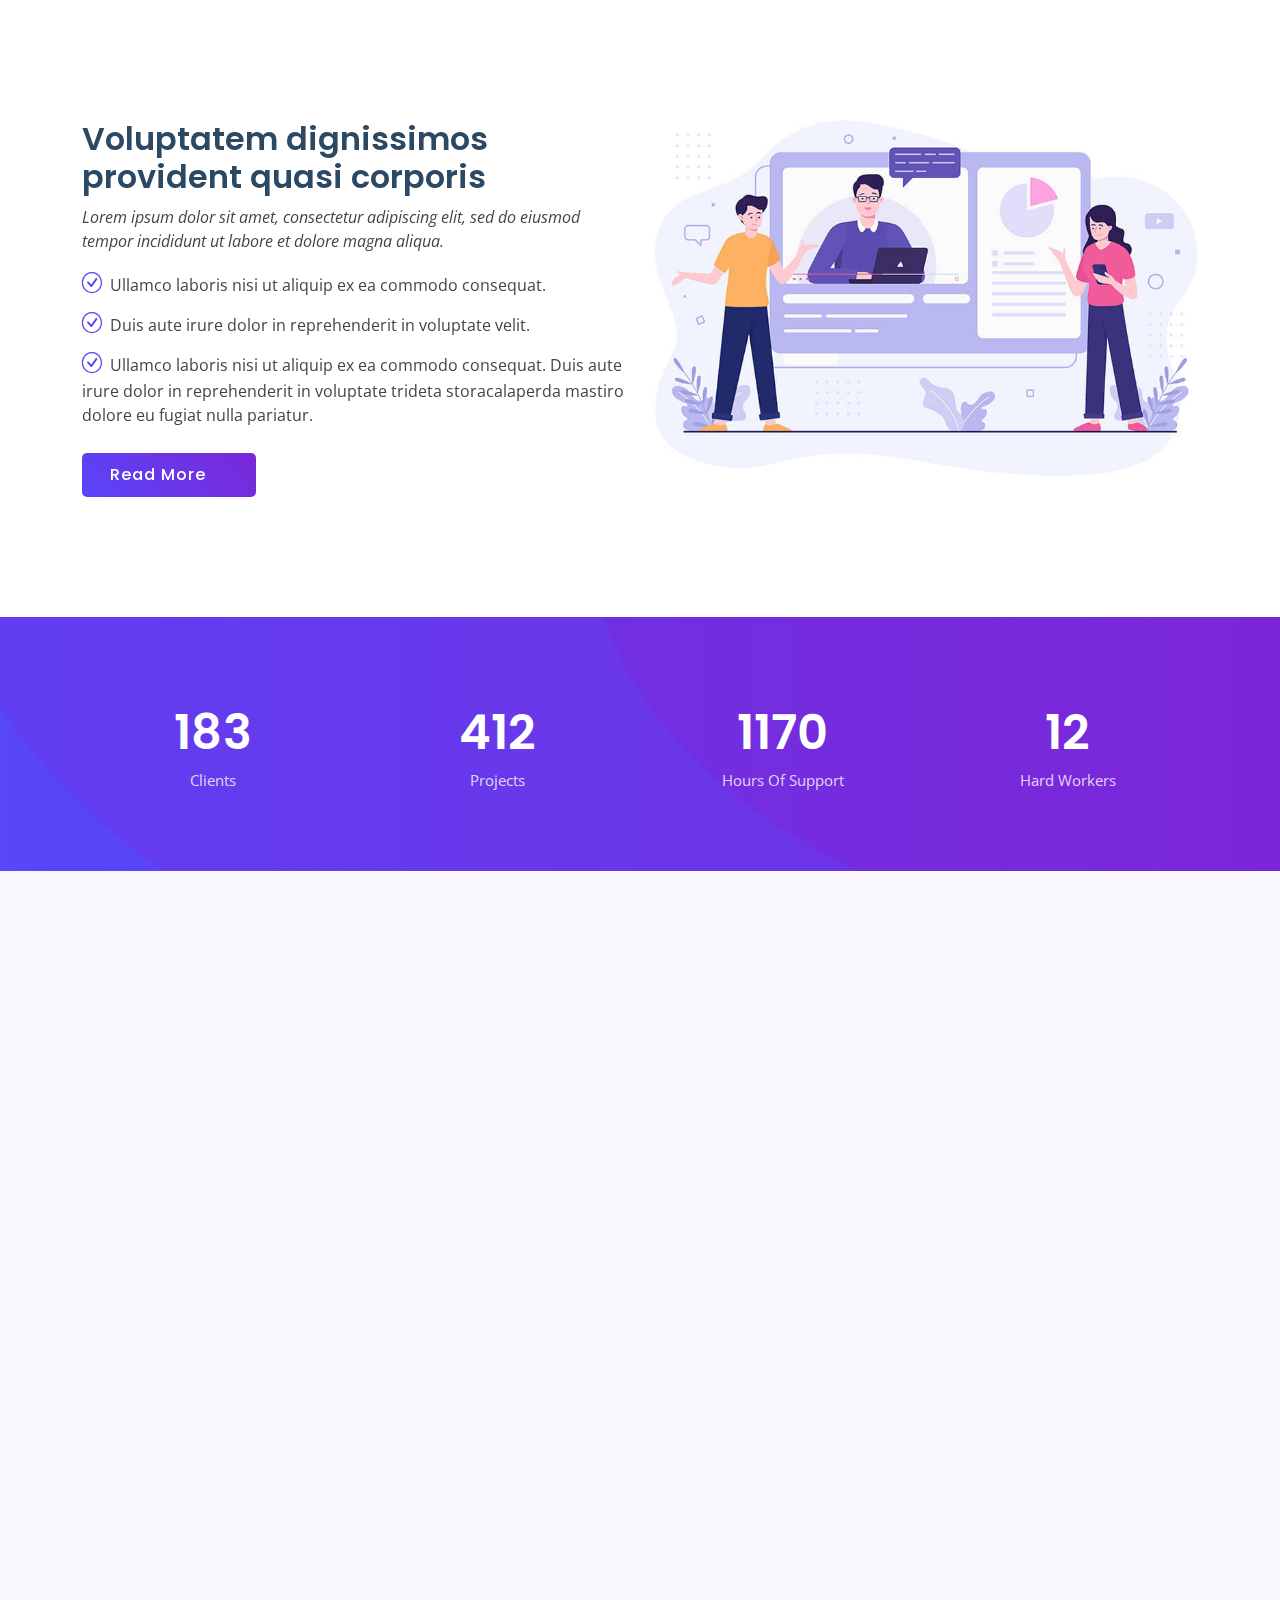
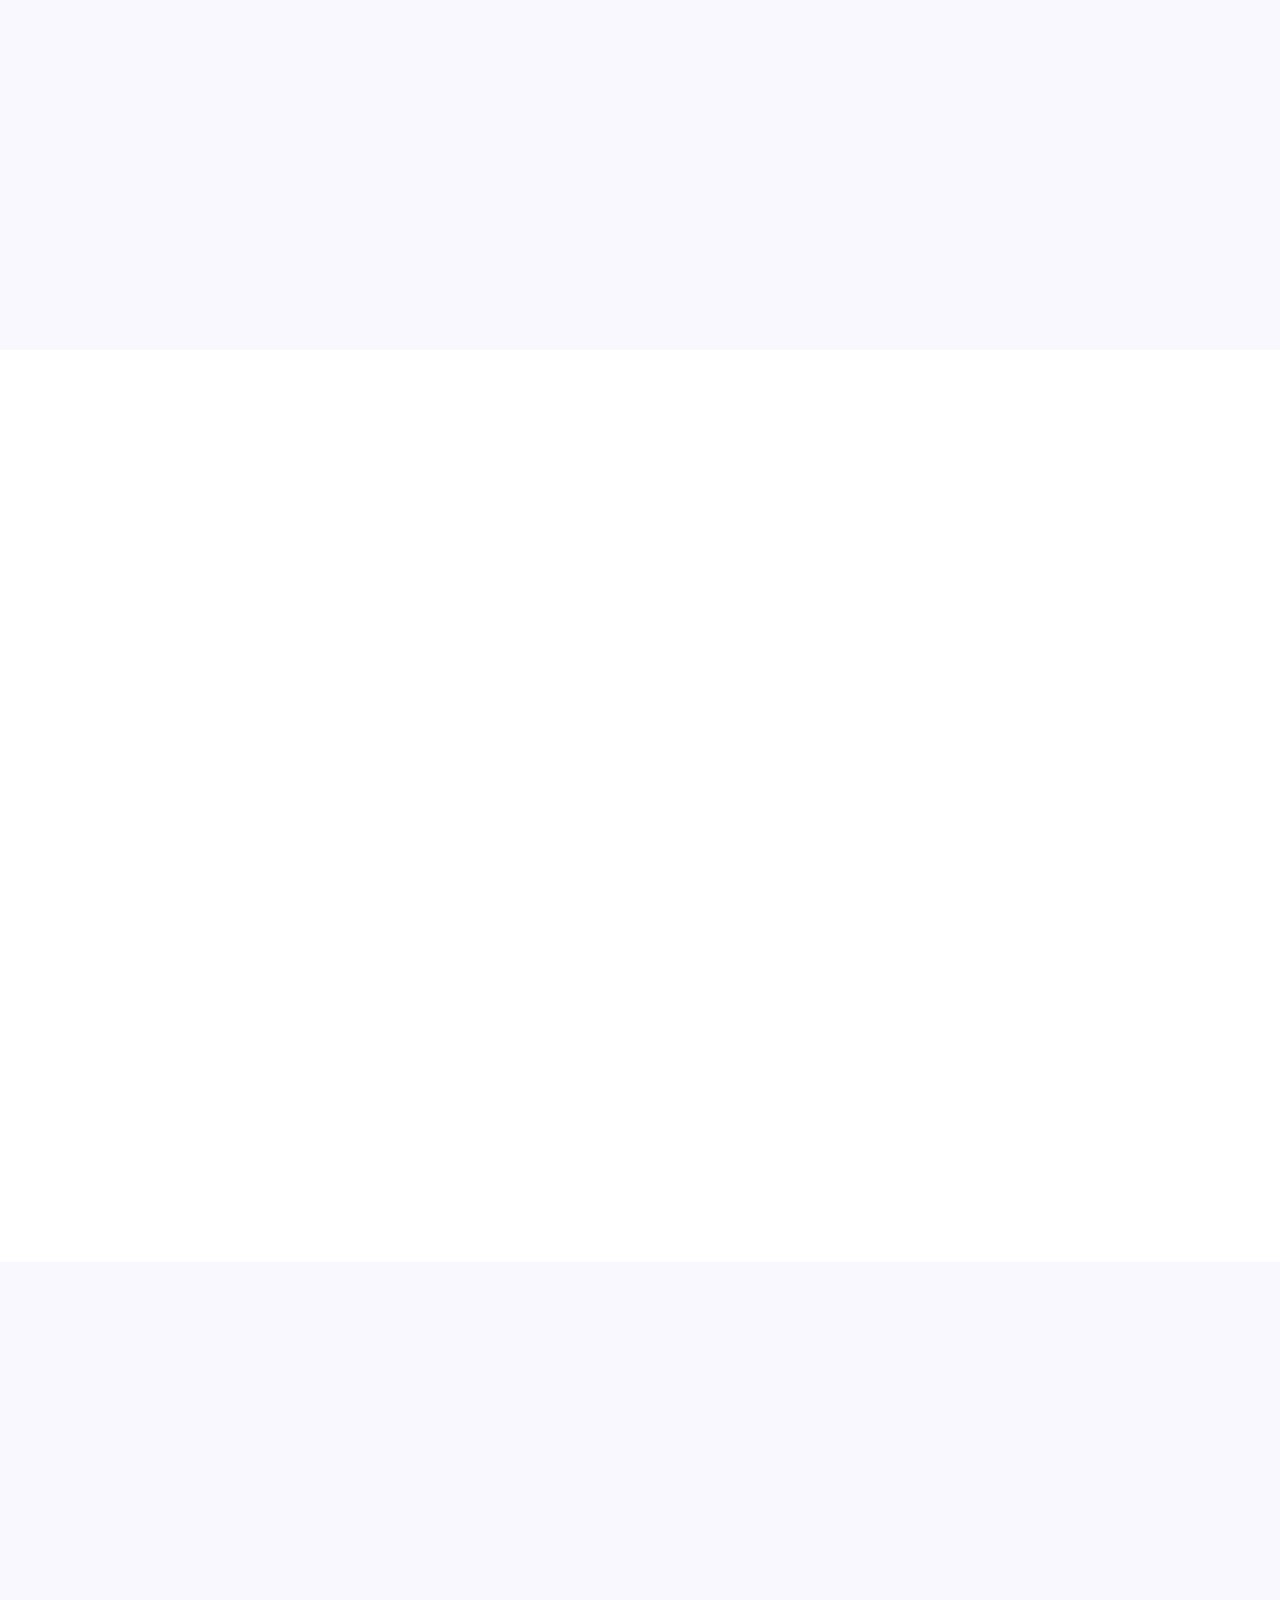
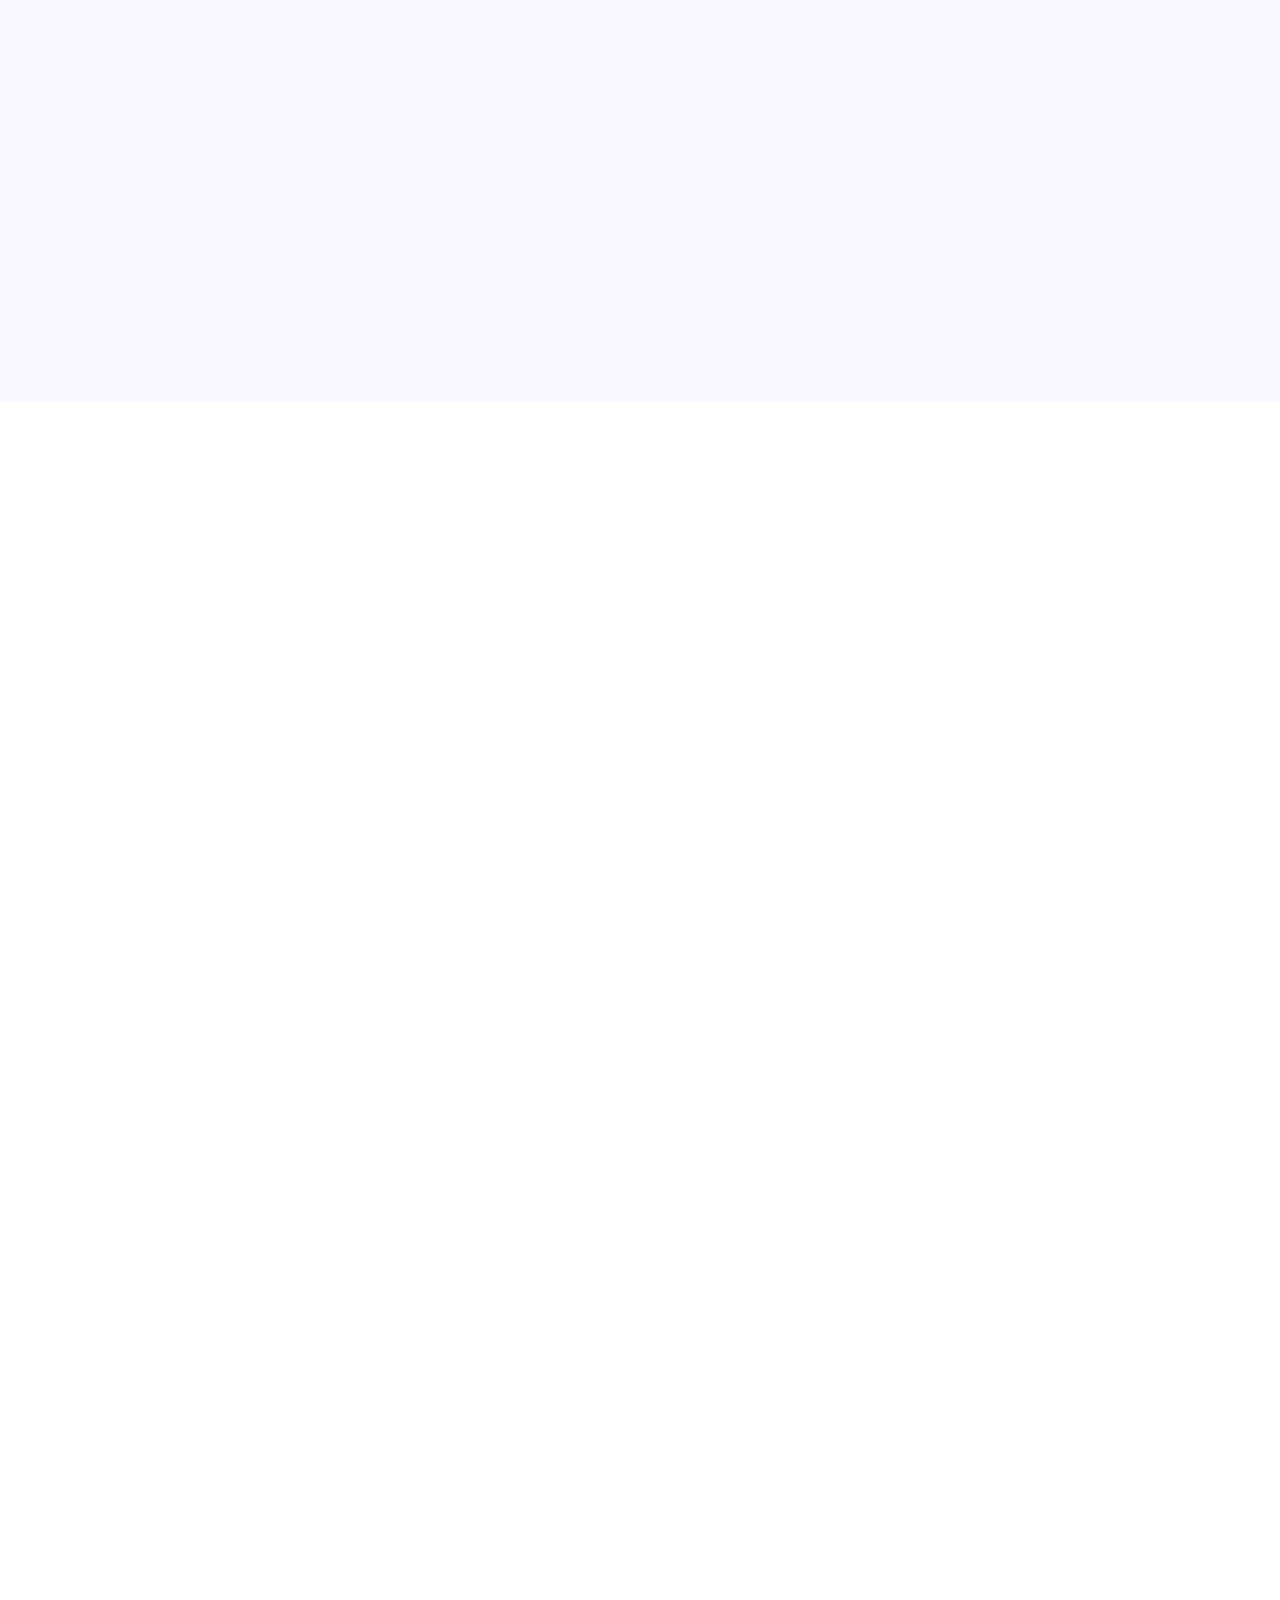
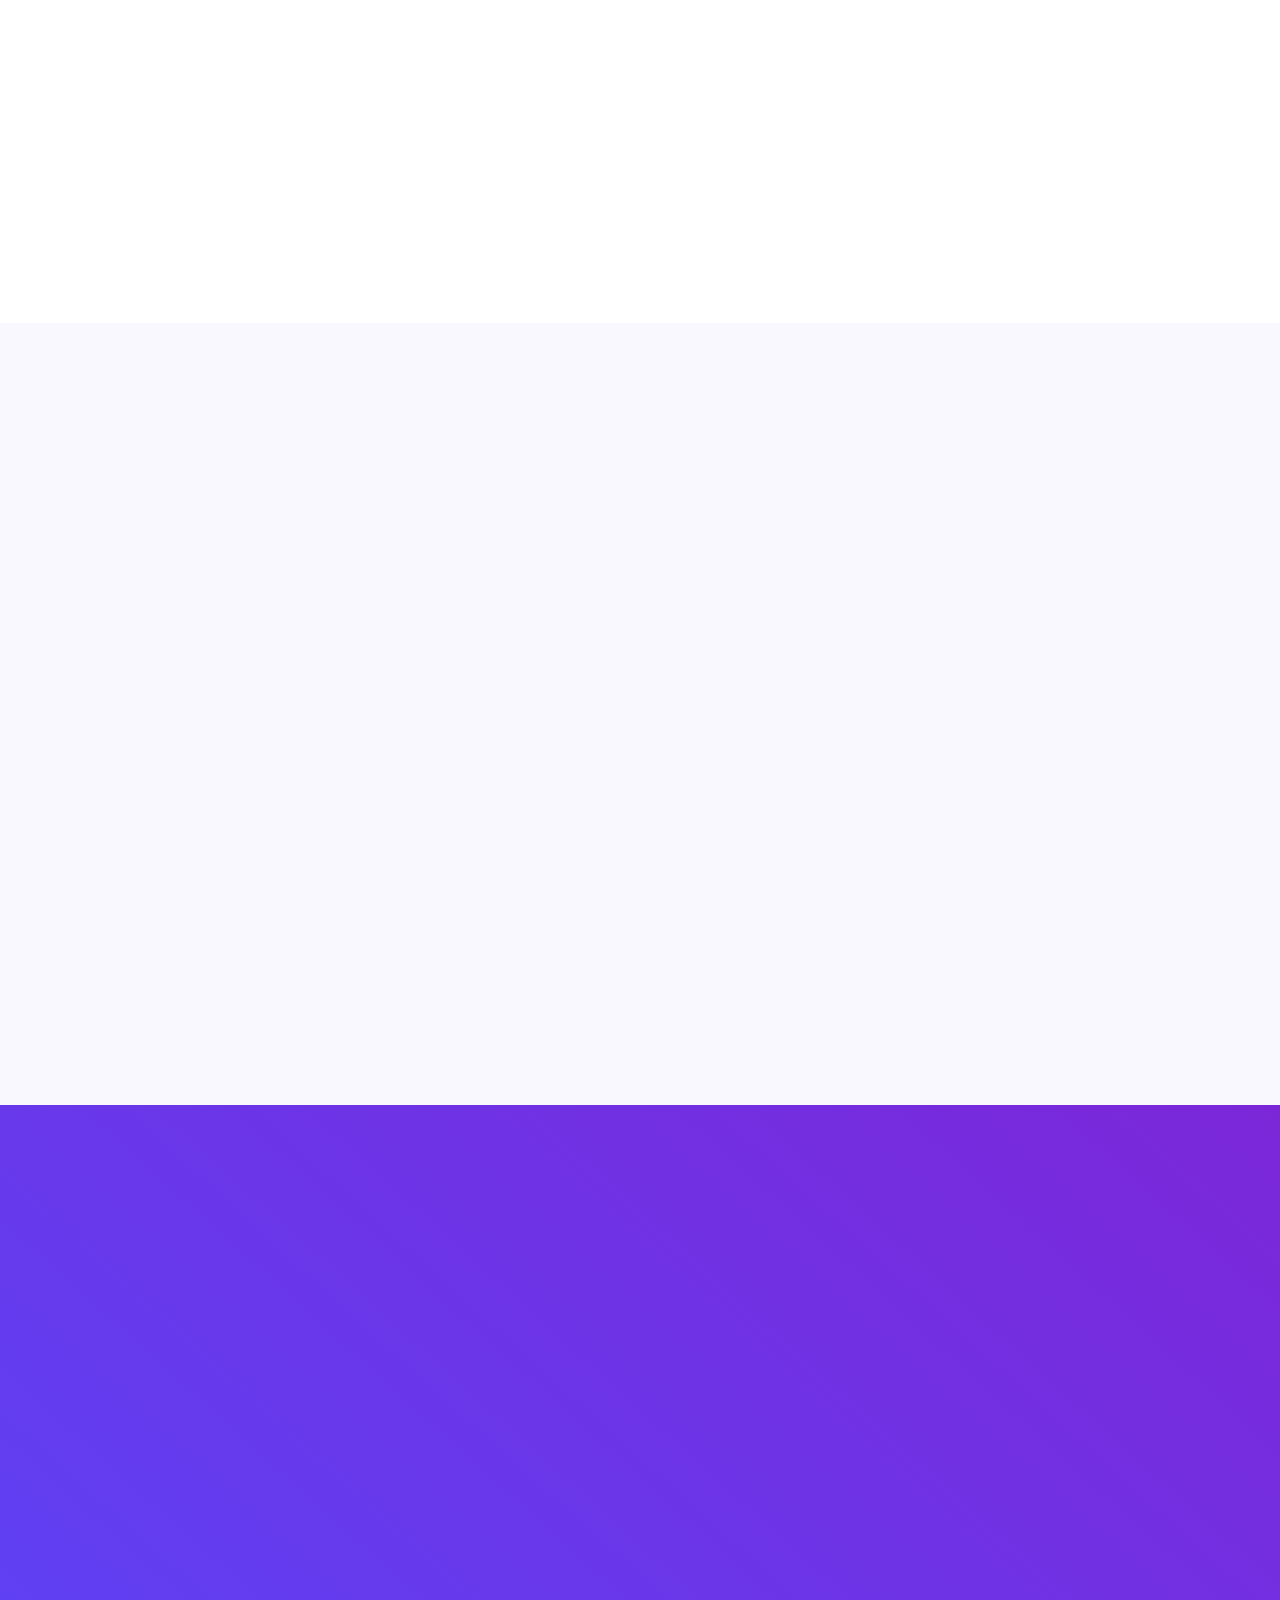
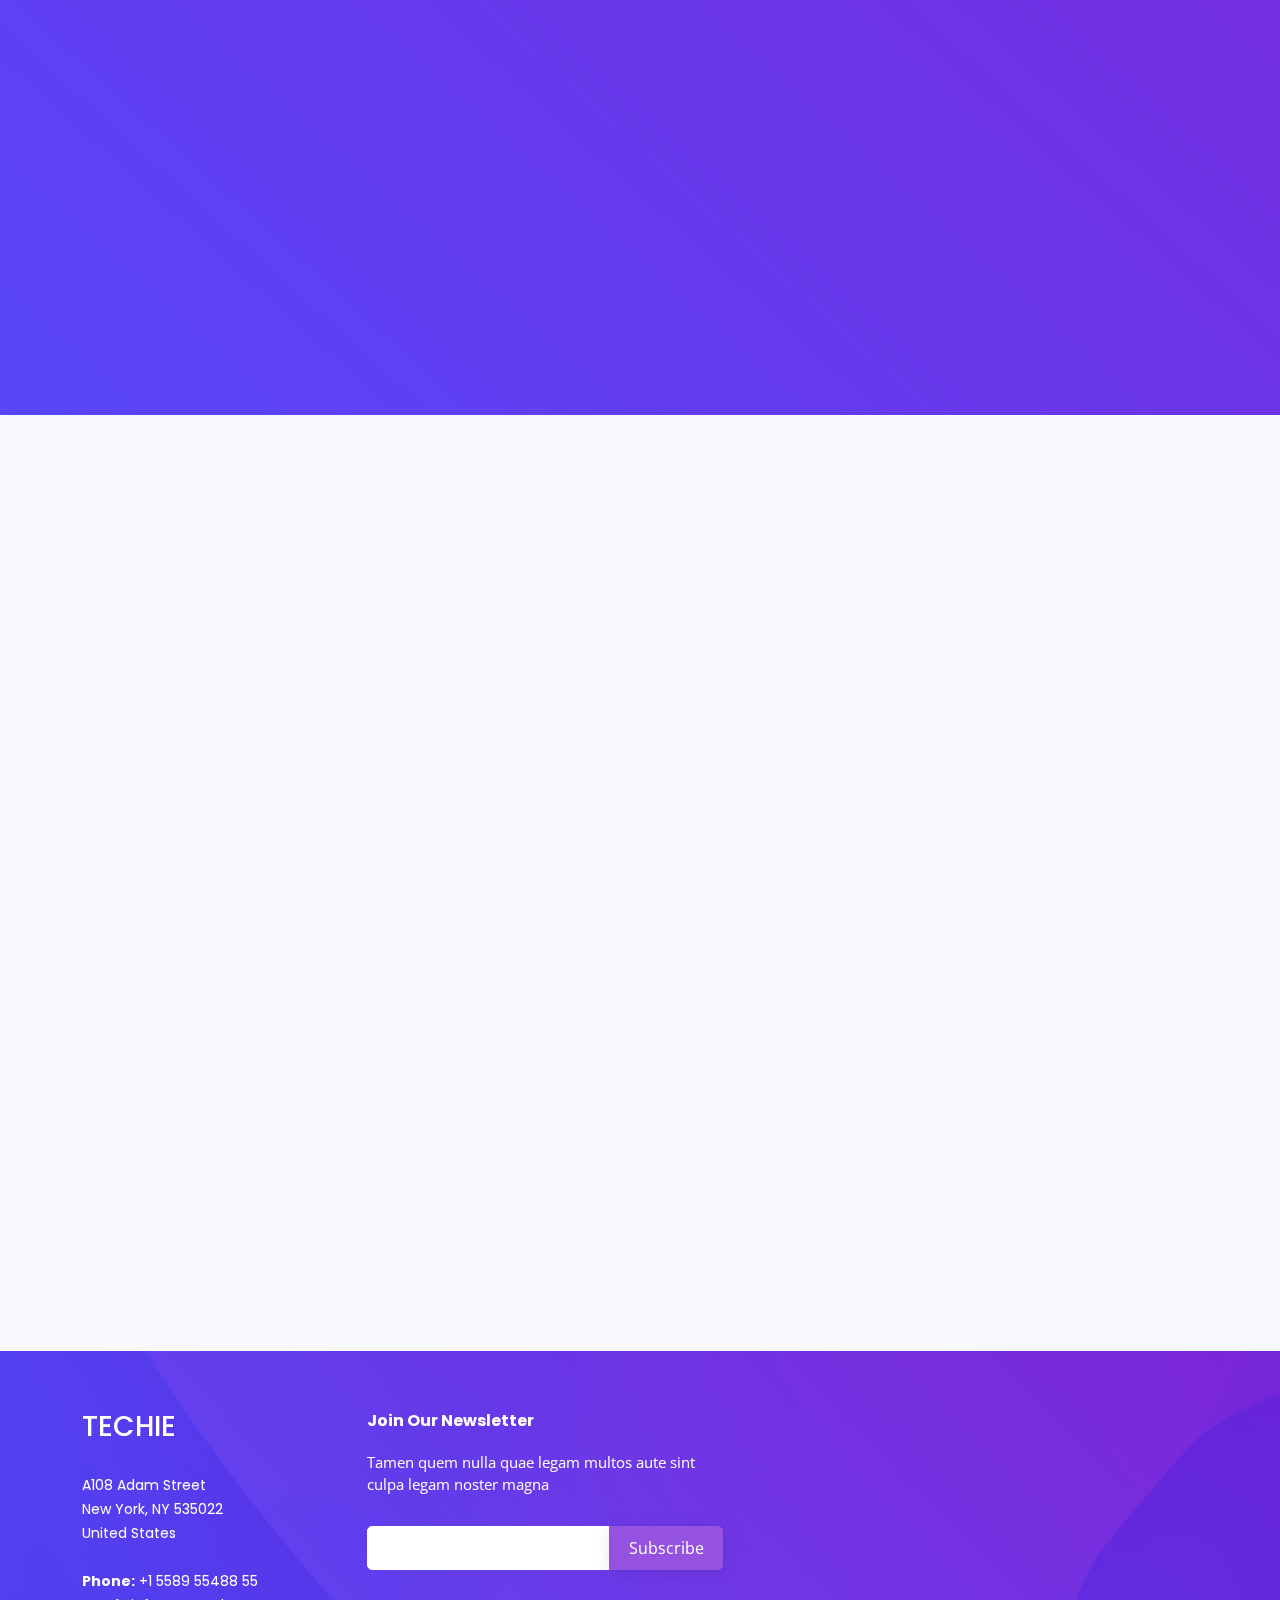
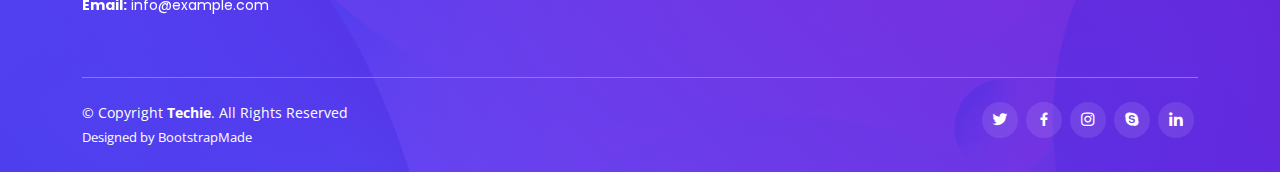
==== commit 51f6df48: "edited index and inner page" ====
--- a/index.html
+++ b/index.html
@@ -46,54 +46,16 @@
 
       <nav id="navbar" class="navbar">
         <ul>
-          <li><a class="nav-link scrollto active" href="#hero">Home</a></li>
-          <li><a class="nav-link scrollto" href="#about">About</a></li>
-          <li><a class="nav-link scrollto" href="#services">Services</a></li>
-          <li><a class="nav-link scrollto " href="#portfolio">Portfolio</a></li>
-          <li><a class="nav-link scrollto" href="#team">Team</a></li>
-          <li class="dropdown"><a href="#"><span>Drop Down</span> <i class="bi bi-chevron-down"></i></a>
-            <ul>
-              <li><a href="#">Drop Down 1</a></li>
-              <li class="dropdown"><a href="#"><span>Deep Drop Down</span> <i class="bi bi-chevron-right"></i></a>
-                <ul>
-                  <li><a href="#">Deep Drop Down 1</a></li>
-                  <li><a href="#">Deep Drop Down 2</a></li>
-                  <li><a href="#">Deep Drop Down 3</a></li>
-                  <li><a href="#">Deep Drop Down 4</a></li>
-                  <li><a href="#">Deep Drop Down 5</a></li>
-                </ul>
-              </li>
-              <li><a href="#">Drop Down 2</a></li>
-              <li><a href="#">Drop Down 3</a></li>
-              <li><a href="#">Drop Down 4</a></li>
-            </ul>
-          </li>
-          <li><a class="nav-link scrollto" href="#contact">Contact</a></li>
-          <li><a class="getstarted scrollto" href="#about">Get Started</a></li>
+          <li><a class="nav-link scrollto" href="about.html">About</a></li>
+          <li><a class="nav-link scrollto" href="services.html">Services</a></li>
+          <li><a class="nav-link scrollto" href="team.html">Team</a></li>
+          <li><a class="nav-link scrollto" href="contact.html">Contact</a></li>
         </ul>
         <i class="bi bi-list mobile-nav-toggle"></i>
       </nav><!-- .navbar -->
 
     </div>
   </header><!-- End Header -->
-
-  <!-- ======= Hero Section ======= -->
-  <section id="hero" class="d-flex align-items-center">
-
-    <div class="container-fluid" data-aos="fade-up">
-      <div class="row justify-content-center">
-        <div class="col-xl-5 col-lg-6 pt-3 pt-lg-0 order-2 order-lg-1 d-flex flex-column justify-content-center">
-          <h1>Bettter Digital Experience With Techie</h1>
-          <h2>We are team of talented designers making websites with Bootstrap</h2>
-          <div><a href="#about" class="btn-get-started scrollto">Get Started</a></div>
-        </div>
-        <div class="col-xl-4 col-lg-6 order-1 order-lg-2 hero-img" data-aos="zoom-in" data-aos-delay="150">
-          <img src="assets/img/hero-img.png" class="img-fluid animated" alt="">
-        </div>
-      </div>
-    </div>
-
-  </section><!-- End Hero -->
 
   <main id="main">
 
@@ -763,27 +725,7 @@
             </p>
           </div>
 
-          <div class="col-lg-2 col-md-6 footer-links">
-            <h4>Useful Links</h4>
-            <ul>
-              <li><i class="bx bx-chevron-right"></i> <a href="#">Home</a></li>
-              <li><i class="bx bx-chevron-right"></i> <a href="#">About us</a></li>
-              <li><i class="bx bx-chevron-right"></i> <a href="#">Services</a></li>
-              <li><i class="bx bx-chevron-right"></i> <a href="#">Terms of service</a></li>
-              <li><i class="bx bx-chevron-right"></i> <a href="#">Privacy policy</a></li>
-            </ul>
-          </div>
-
-          <div class="col-lg-3 col-md-6 footer-links">
-            <h4>Our Services</h4>
-            <ul>
-              <li><i class="bx bx-chevron-right"></i> <a href="#">Web Design</a></li>
-              <li><i class="bx bx-chevron-right"></i> <a href="#">Web Development</a></li>
-              <li><i class="bx bx-chevron-right"></i> <a href="#">Product Management</a></li>
-              <li><i class="bx bx-chevron-right"></i> <a href="#">Marketing</a></li>
-              <li><i class="bx bx-chevron-right"></i> <a href="#">Graphic Design</a></li>
-            </ul>
-          </div>
+
 
           <div class="col-lg-4 col-md-6 footer-newsletter">
             <h4>Join Our Newsletter</h4>
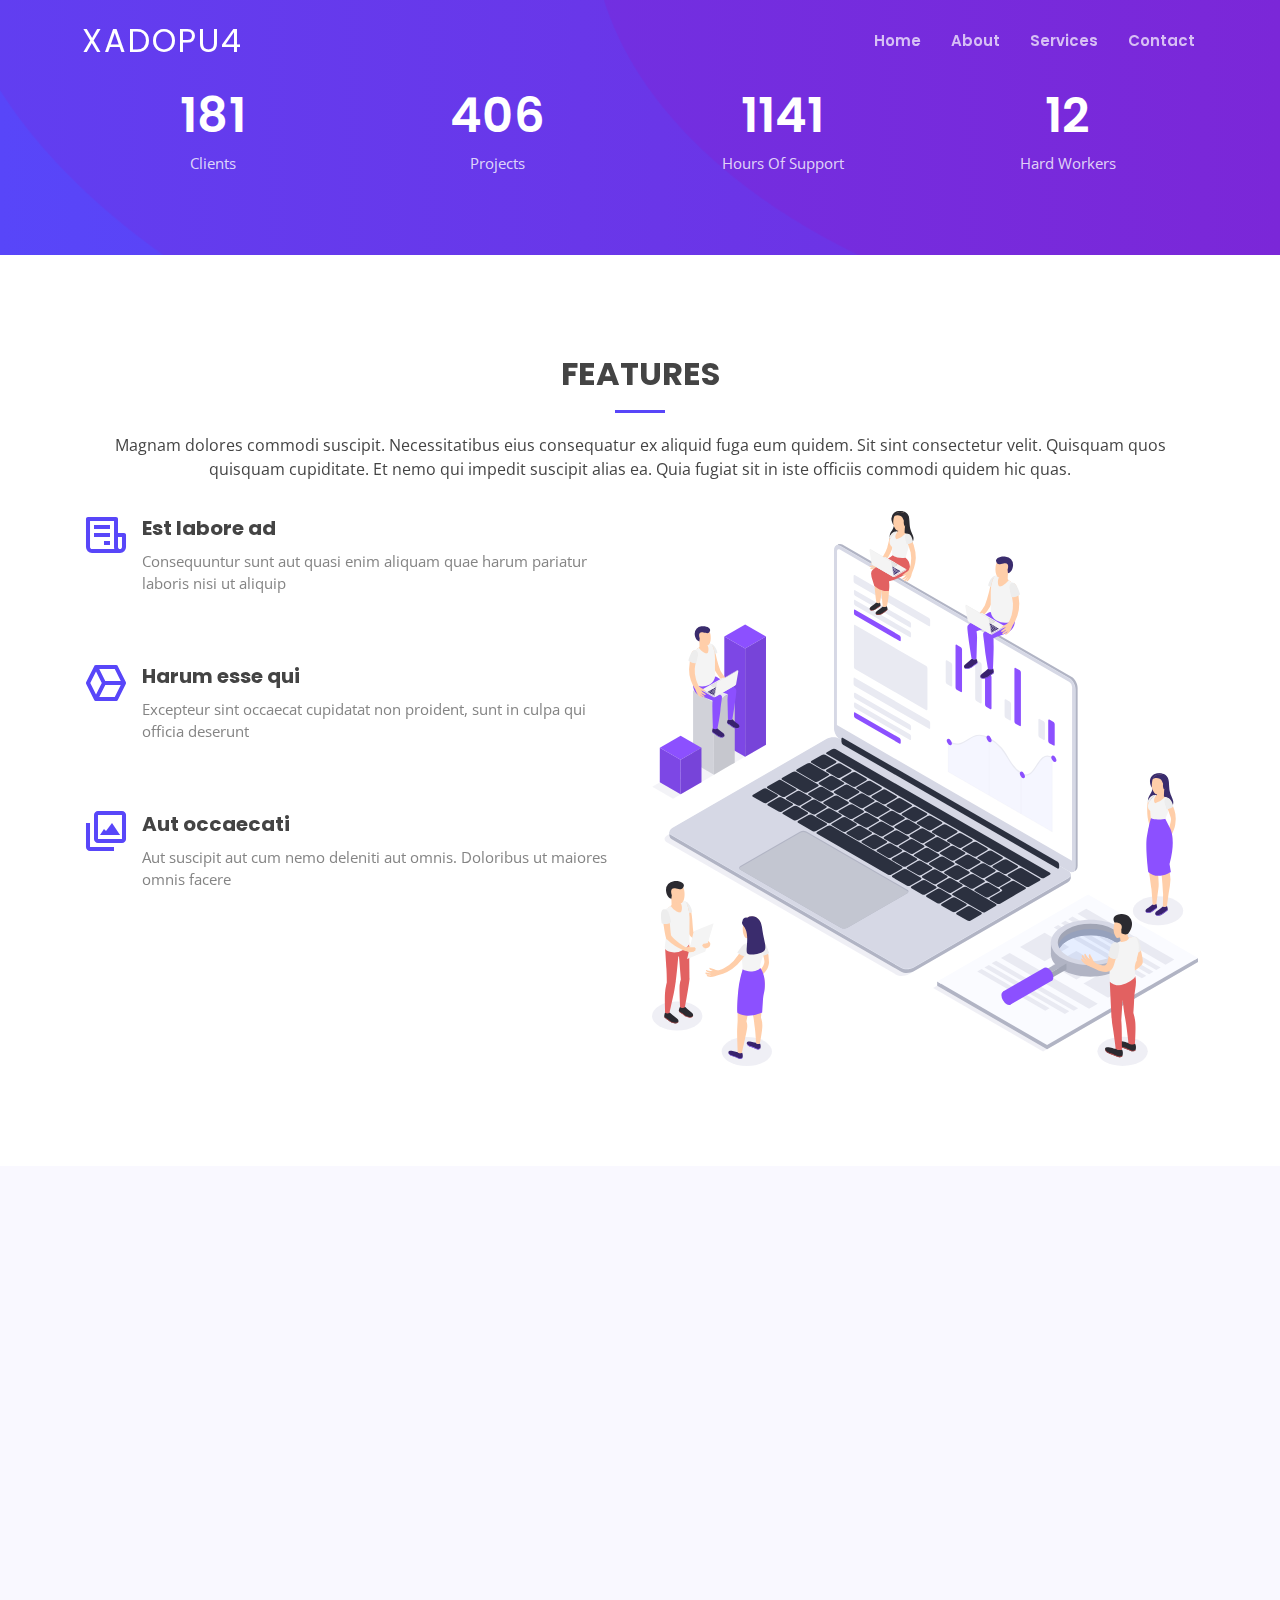
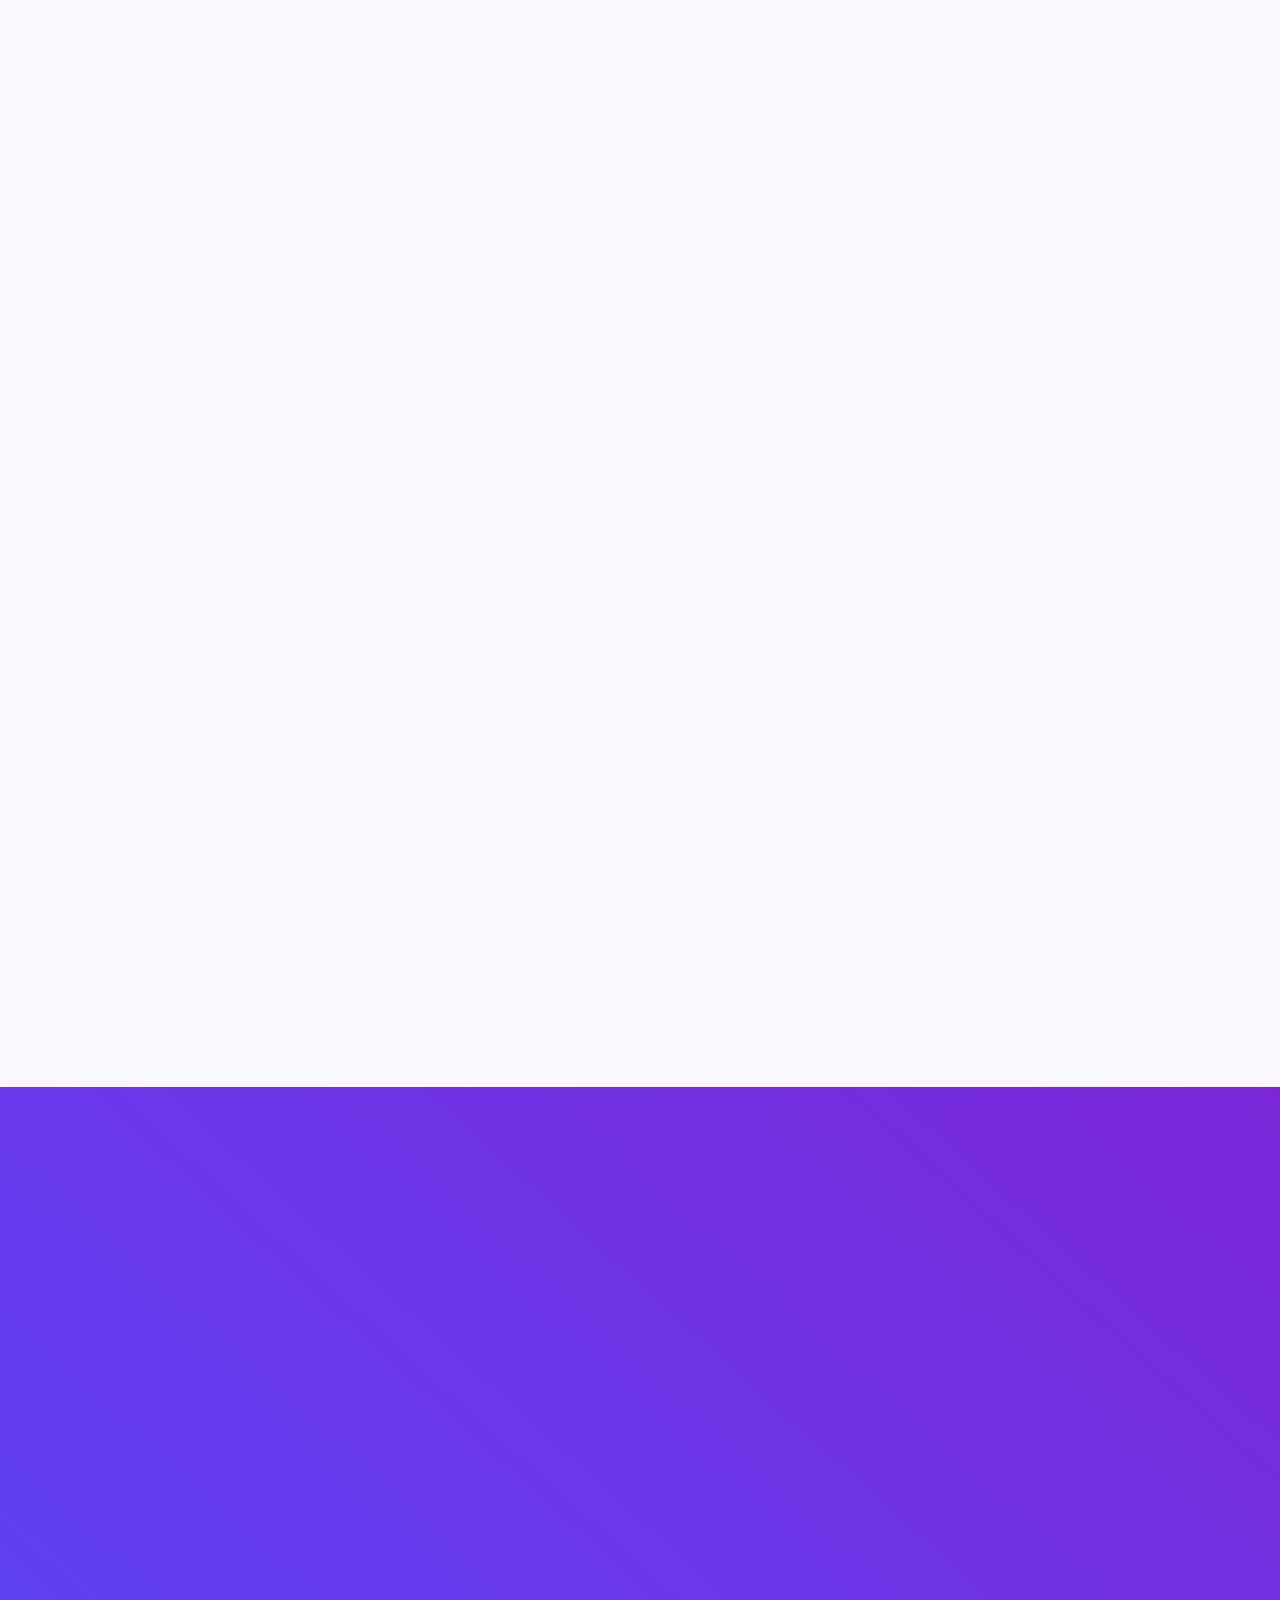
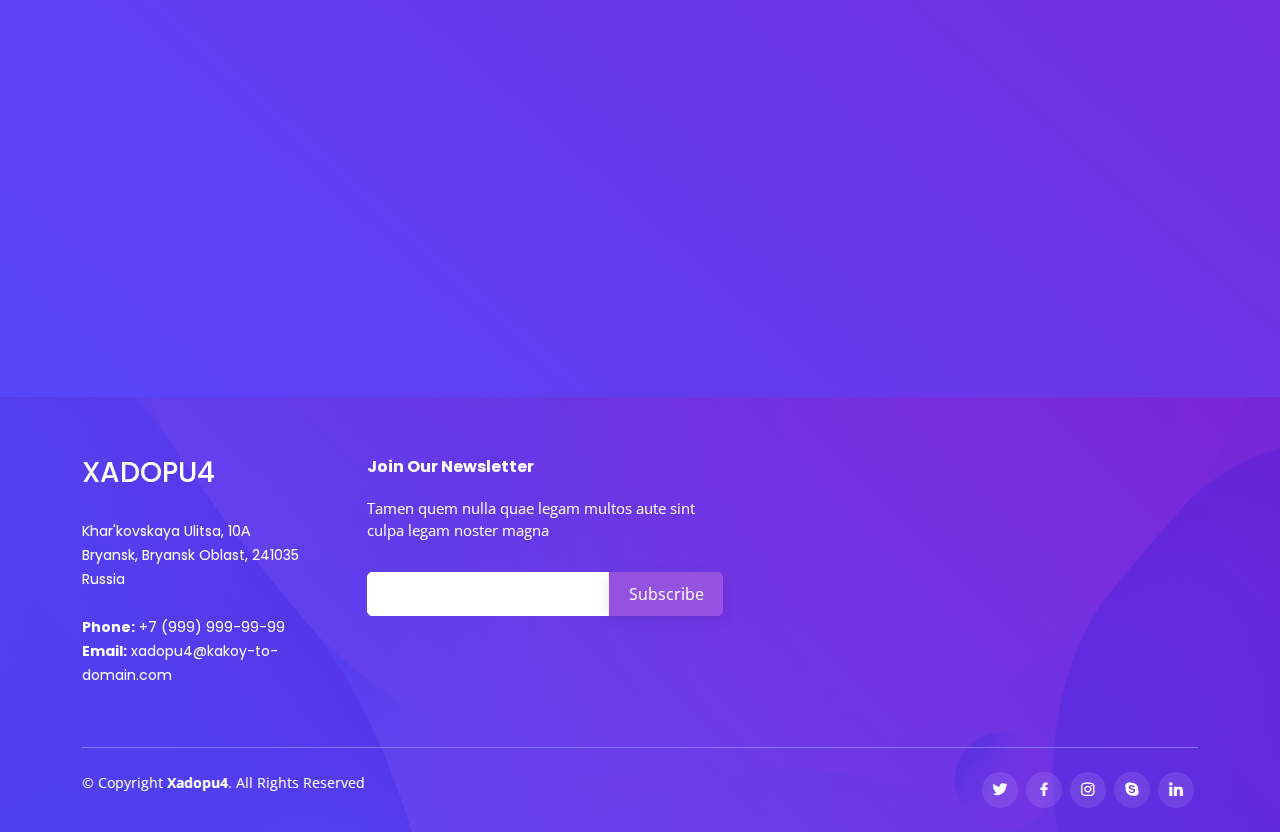
==== commit 69da8637: "ready without text changes" ====
--- a/index.html
+++ b/index.html
@@ -5,7 +5,7 @@
   <meta charset="utf-8">
   <meta content="width=device-width, initial-scale=1.0" name="viewport">
 
-  <title>Techie Bootstrap Template - Index</title>
+  <title>Xadopu4</title>
   <meta content="" name="description">
   <meta content="" name="keywords">
 
@@ -28,8 +28,8 @@
   <link href="assets/css/style.css" rel="stylesheet">
 
   <!-- =======================================================
-  * Template Name: Techie - v4.4.0
-  * Template URL: https://bootstrapmade.com/techie-free-skin-bootstrap-3/
+  * Template Name: Xadopu4 - v4.4.0
+  * Template URL: https://bootstrapmade.com/Xadopu4-free-skin-bootstrap-3/
   * Author: BootstrapMade.com
   * License: https://bootstrapmade.com/license/
   ======================================================== -->
@@ -40,15 +40,15 @@
   <!-- ======= Header ======= -->
   <header id="header" class="fixed-top ">
     <div class="container d-flex align-items-center justify-content-between">
-      <h1 class="logo"><a href="index.html">Techie</a></h1>
+      <h1 class="logo"><a href="index.html">Xadopu4</a></h1>
       <!-- Uncomment below if you prefer to use an image logo -->
       <!-- <a href="index.html" class="logo"><img src="assets/img/logo.png" alt="" class="img-fluid"></a>-->
 
       <nav id="navbar" class="navbar">
         <ul>
+          <li><a class="nav-link scrollto" href="index.html">Home</a></li>
           <li><a class="nav-link scrollto" href="about.html">About</a></li>
           <li><a class="nav-link scrollto" href="services.html">Services</a></li>
-          <li><a class="nav-link scrollto" href="team.html">Team</a></li>
           <li><a class="nav-link scrollto" href="contact.html">Contact</a></li>
         </ul>
         <i class="bi bi-list mobile-nav-toggle"></i>
@@ -59,31 +59,7 @@
 
   <main id="main">
 
-    <!-- ======= About Section ======= -->
-    <section id="about" class="about">
-      <div class="container">
-
-        <div class="row">
-          <div class="col-lg-6 order-1 order-lg-2" data-aos="zoom-in" data-aos-delay="150">
-            <img src="assets/img/about.jpg" class="img-fluid" alt="">
-          </div>
-          <div class="col-lg-6 pt-4 pt-lg-0 order-2 order-lg-1 content" data-aos="fade-right">
-            <h3>Voluptatem dignissimos provident quasi corporis</h3>
-            <p class="fst-italic">
-              Lorem ipsum dolor sit amet, consectetur adipiscing elit, sed do eiusmod tempor incididunt ut labore et dolore
-              magna aliqua.
-            </p>
-            <ul>
-              <li><i class="bi bi-check-circle"></i> Ullamco laboris nisi ut aliquip ex ea commodo consequat.</li>
-              <li><i class="bi bi-check-circle"></i> Duis aute irure dolor in reprehenderit in voluptate velit.</li>
-              <li><i class="bi bi-check-circle"></i> Ullamco laboris nisi ut aliquip ex ea commodo consequat. Duis aute irure dolor in reprehenderit in voluptate trideta storacalaperda mastiro dolore eu fugiat nulla pariatur.</li>
-            </ul>
-            <a href="#" class="read-more">Read More <i class="bi bi-long-arrow-right"></i></a>
-          </div>
-        </div>
-
-      </div>
-    </section><!-- End About Section -->
+    
 
     <!-- ======= Counts Section ======= -->
     <section id="counts" class="counts">
@@ -116,98 +92,7 @@
       </div>
     </section><!-- End Counts Section -->
 
-    <!-- ======= Services Section ======= -->
-    <section id="services" class="services section-bg">
-      <div class="container" data-aos="fade-up">
-
-        <div class="section-title">
-          <h2>Services</h2>
-          <p>Magnam dolores commodi suscipit. Necessitatibus eius consequatur ex aliquid fuga eum quidem. Sit sint consectetur velit. Quisquam quos quisquam cupiditate. Et nemo qui impedit suscipit alias ea. Quia fugiat sit in iste officiis commodi quidem hic quas.</p>
-        </div>
-
-        <div class="row gy-4">
-          <div class="col-lg-4 col-md-6 d-flex align-items-stretch" data-aos="zoom-in" data-aos-delay="100">
-            <div class="icon-box iconbox-blue">
-              <div class="icon">
-                <svg width="100" height="100" viewBox="0 0 600 600" xmlns="http://www.w3.org/2000/svg">
-                  <path stroke="none" stroke-width="0" fill="#f5f5f5" d="M300,521.0016835830174C376.1290562159157,517.8887921683347,466.0731472004068,529.7835943286574,510.70327084640275,468.03025145048787C554.3714126377745,407.6079735673963,508.03601936045806,328.9844924480964,491.2728898941984,256.3432110539036C474.5976632858925,184.082847569629,479.9380746630129,96.60480741107993,416.23090153303,58.64404602377083C348.86323505073057,18.502131276798302,261.93793281208167,40.57373210992963,193.5410806939664,78.93577620505333C130.42746243093433,114.334589627462,98.30271207620316,179.96522072025542,76.75703585869454,249.04625023123273C51.97151888228291,328.5150500222984,13.704378332031375,421.85034740162234,66.52175969318436,486.19268352777647C119.04800174914682,550.1803526380478,217.28368757567262,524.383925680826,300,521.0016835830174"></path>
-                </svg>
-                <i class="bx bxl-dribbble"></i>
-              </div>
-              <h4><a href="">Lorem Ipsum</a></h4>
-              <p>Voluptatum deleniti atque corrupti quos dolores et quas molestias excepturi</p>
-            </div>
-          </div>
-
-          <div class="col-lg-4 col-md-6 d-flex align-items-stretch" data-aos="zoom-in" data-aos-delay="200">
-            <div class="icon-box iconbox-orange ">
-              <div class="icon">
-                <svg width="100" height="100" viewBox="0 0 600 600" xmlns="http://www.w3.org/2000/svg">
-                  <path stroke="none" stroke-width="0" fill="#f5f5f5" d="M300,582.0697525312426C382.5290701553225,586.8405444964366,449.9789794690241,525.3245884688669,502.5850820975895,461.55621195738473C556.606425686781,396.0723002908107,615.8543463187945,314.28637112970534,586.6730223649479,234.56875336149918C558.9533121215079,158.8439757836574,454.9685369536778,164.00468322053177,381.49747125262974,130.76875717737553C312.15926192815925,99.40240125094834,248.97055460311594,18.661163978235184,179.8680185752513,50.54337015887873C110.5421016452524,82.52863877960104,119.82277516462835,180.83849132639028,109.12597500060166,256.43424936330496C100.08760227029461,320.3096726198365,92.17705696193138,384.0621239912766,124.79988738764834,439.7174275375508C164.83382741302287,508.01625554203684,220.96474134820875,577.5009287672846,300,582.0697525312426"></path>
-                </svg>
-                <i class="bx bx-file"></i>
-              </div>
-              <h4><a href="">Sed Perspiciatis</a></h4>
-              <p>Duis aute irure dolor in reprehenderit in voluptate velit esse cillum dolore</p>
-            </div>
-          </div>
-
-          <div class="col-lg-4 col-md-6 d-flex align-items-stretch" data-aos="zoom-in" data-aos-delay="300">
-            <div class="icon-box iconbox-pink">
-              <div class="icon">
-                <svg width="100" height="100" viewBox="0 0 600 600" xmlns="http://www.w3.org/2000/svg">
-                  <path stroke="none" stroke-width="0" fill="#f5f5f5" d="M300,541.5067337569781C382.14930387511276,545.0595476570109,479.8736841581634,548.3450877840088,526.4010558755058,480.5488172755941C571.5218469581645,414.80211281144784,517.5187510058486,332.0715597781072,496.52539010469104,255.14436215662573C477.37192572678356,184.95920475031193,473.57363656557914,105.61284051026155,413.0603344069578,65.22779650032875C343.27470386102294,18.654635553484475,251.2091493199835,5.337323636656869,175.0934190732945,40.62881213300186C97.87086631185822,76.43348514350839,51.98124368387456,156.15599469081315,36.44837278890362,239.84606092416172C21.716077023791087,319.22268207091537,43.775223500013084,401.1760424656574,96.891909868211,461.97329694683043C147.22146801428983,519.5804099606455,223.5754009179313,538.201503339737,300,541.5067337569781"></path>
-                </svg>
-                <i class="bx bx-tachometer"></i>
-              </div>
-              <h4><a href="">Magni Dolores</a></h4>
-              <p>Excepteur sint occaecat cupidatat non proident, sunt in culpa qui officia</p>
-            </div>
-          </div>
-
-          <div class="col-lg-4 col-md-6 d-flex align-items-stretch" data-aos="zoom-in" data-aos-delay="100">
-            <div class="icon-box iconbox-yellow">
-              <div class="icon">
-                <svg width="100" height="100" viewBox="0 0 600 600" xmlns="http://www.w3.org/2000/svg">
-                  <path stroke="none" stroke-width="0" fill="#f5f5f5" d="M300,503.46388370962813C374.79870501325706,506.71871716319447,464.8034551963731,527.1746412648533,510.4981551193396,467.86667711651364C555.9287308511215,408.9015244558933,512.6030010748507,327.5744911775523,490.211057578863,256.5855673507754C471.097692560561,195.9906835881958,447.69079081568157,138.11976852964426,395.19560036434837,102.3242989838813C329.3053358748298,57.3949838291264,248.02791733380457,8.279543830951368,175.87071277845988,42.242879143198664C103.41431057327972,76.34704239035025,93.79494320519305,170.9812938413882,81.28167332365135,250.07896920659033C70.17666984294237,320.27484674793965,64.84698225790005,396.69656628748305,111.28512138212992,450.4950937839243C156.20124167950087,502.5303643271138,231.32542653798444,500.4755392045468,300,503.46388370962813"></path>
-                </svg>
-                <i class="bx bx-layer"></i>
-              </div>
-              <h4><a href="">Nemo Enim</a></h4>
-              <p>At vero eos et accusamus et iusto odio dignissimos ducimus qui blanditiis</p>
-            </div>
-          </div>
-
-          <div class="col-lg-4 col-md-6 d-flex align-items-stretch" data-aos="zoom-in" data-aos-delay="200">
-            <div class="icon-box iconbox-red">
-              <div class="icon">
-                <svg width="100" height="100" viewBox="0 0 600 600" xmlns="http://www.w3.org/2000/svg">
-                  <path stroke="none" stroke-width="0" fill="#f5f5f5" d="M300,532.3542879108572C369.38199826031484,532.3153073249985,429.10787420159085,491.63046689027357,474.5244479745417,439.17860296908856C522.8885846962883,383.3225815378663,569.1668002868075,314.3205725914397,550.7432151929288,242.7694973846089C532.6665558377875,172.5657663291529,456.2379748765914,142.6223662098291,390.3689995646985,112.34683881706744C326.66090330228417,83.06452184765237,258.84405631176094,53.51806209861945,193.32584062364296,78.48882559362697C121.61183558270385,105.82097193414197,62.805066853699245,167.19869350419734,48.57481801355237,242.6138429142374C34.843463184063346,315.3850353017275,76.69343916112496,383.4422959591041,125.22947124332185,439.3748458443577C170.7312796277747,491.8107796887764,230.57421082200815,532.3932930995766,300,532.3542879108572"></path>
-                </svg>
-                <i class="bx bx-slideshow"></i>
-              </div>
-              <h4><a href="">Dele Cardo</a></h4>
-              <p>Quis consequatur saepe eligendi voluptatem consequatur dolor consequuntur</p>
-            </div>
-          </div>
-
-          <div class="col-lg-4 col-md-6 d-flex align-items-stretch" data-aos="zoom-in" data-aos-delay="300">
-            <div class="icon-box iconbox-teal">
-              <div class="icon">
-                <svg width="100" height="100" viewBox="0 0 600 600" xmlns="http://www.w3.org/2000/svg">
-                  <path stroke="none" stroke-width="0" fill="#f5f5f5" d="M300,566.797414625762C385.7384707136149,576.1784315230908,478.7894351017131,552.8928747891023,531.9192734346935,484.94944893311C584.6109503024035,417.5663521118492,582.489472248146,322.67544863468447,553.9536738515405,242.03673114598146C529.1557734026468,171.96086150256528,465.24506316201064,127.66468636344209,395.9583748389544,100.7403814666027C334.2173773831606,76.7482773500951,269.4350130405921,84.62216499799875,207.1952322260088,107.2889140133804C132.92018162631612,134.33871894543012,41.79353780512637,160.00259165414826,22.644507872594943,236.69541883565114C3.319112789854554,314.0945973066697,72.72355303640163,379.243833228382,124.04198916343866,440.3218312028393C172.9286146004772,498.5055451809895,224.45579914871206,558.5317968840102,300,566.797414625762"></path>
-                </svg>
-                <i class="bx bx-arch"></i>
-              </div>
-              <h4><a href="">Divera Don</a></h4>
-              <p>Modi nostrum vel laborum. Porro fugit error sit minus sapiente sit aspernatur</p>
-            </div>
-          </div>
-
-        </div>
-
-      </div>
-    </section><!-- End Services Section -->
+    
 
     <!-- ======= Features Section ======= -->
     <section id="features" class="features">
@@ -333,158 +218,7 @@
       </div>
     </section><!-- End Testimonials Section -->
 
-    <!-- ======= Portfolio Section ======= -->
-    <section id="portfolio" class="portfolio">
-      <div class="container" data-aos="fade-up">
-
-        <div class="section-title">
-          <h2>Portfolio</h2>
-          <p>Magnam dolores commodi suscipit. Necessitatibus eius consequatur ex aliquid fuga eum quidem. Sit sint consectetur velit. Quisquam quos quisquam cupiditate. Et nemo qui impedit suscipit alias ea. Quia fugiat sit in iste officiis commodi quidem hic quas.</p>
-        </div>
-
-        <div class="row">
-          <div class="col-lg-12 d-flex justify-content-center">
-            <ul id="portfolio-flters">
-              <li data-filter="*" class="filter-active">All</li>
-              <li data-filter=".filter-app">App</li>
-              <li data-filter=".filter-card">Card</li>
-              <li data-filter=".filter-web">Web</li>
-            </ul>
-          </div>
-        </div>
-
-        <div class="row portfolio-container">
-
-          <div class="col-lg-4 col-md-6 portfolio-item filter-app">
-            <div class="portfolio-wrap">
-              <img src="assets/img/portfolio/portfolio-1.jpg" class="img-fluid" alt="">
-              <div class="portfolio-info">
-                <h4>App 1</h4>
-                <p>App</p>
-              </div>
-              <div class="portfolio-links">
-                <a href="assets/img/portfolio/portfolio-1.jpg" data-gallery="portfolioGallery" class="portfolio-lightbox" title="App 1"><i class="bx bx-plus"></i></a>
-                <a href="portfolio-details.html" title="More Details"><i class="bx bx-link"></i></a>
-              </div>
-            </div>
-          </div>
-
-          <div class="col-lg-4 col-md-6 portfolio-item filter-web">
-            <div class="portfolio-wrap">
-              <img src="assets/img/portfolio/portfolio-2.jpg" class="img-fluid" alt="">
-              <div class="portfolio-info">
-                <h4>Web 3</h4>
-                <p>Web</p>
-              </div>
-              <div class="portfolio-links">
-                <a href="assets/img/portfolio/portfolio-2.jpg" data-gallery="portfolioGallery" class="portfolio-lightbox" title="Web 3"><i class="bx bx-plus"></i></a>
-                <a href="portfolio-details.html" title="More Details"><i class="bx bx-link"></i></a>
-              </div>
-            </div>
-          </div>
-
-          <div class="col-lg-4 col-md-6 portfolio-item filter-app">
-            <div class="portfolio-wrap">
-              <img src="assets/img/portfolio/portfolio-3.jpg" class="img-fluid" alt="">
-              <div class="portfolio-info">
-                <h4>App 2</h4>
-                <p>App</p>
-              </div>
-              <div class="portfolio-links">
-                <a href="assets/img/portfolio/portfolio-3.jpg" data-gallery="portfolioGallery" class="portfolio-lightbox" title="App 2"><i class="bx bx-plus"></i></a>
-                <a href="portfolio-details.html" title="More Details"><i class="bx bx-link"></i></a>
-              </div>
-            </div>
-          </div>
-
-          <div class="col-lg-4 col-md-6 portfolio-item filter-card">
-            <div class="portfolio-wrap">
-              <img src="assets/img/portfolio/portfolio-4.jpg" class="img-fluid" alt="">
-              <div class="portfolio-info">
-                <h4>Card 2</h4>
-                <p>Card</p>
-              </div>
-              <div class="portfolio-links">
-                <a href="assets/img/portfolio/portfolio-4.jpg" data-gallery="portfolioGallery" class="portfolio-lightbox" title="Card 2"><i class="bx bx-plus"></i></a>
-                <a href="portfolio-details.html" title="More Details"><i class="bx bx-link"></i></a>
-              </div>
-            </div>
-          </div>
-
-          <div class="col-lg-4 col-md-6 portfolio-item filter-web">
-            <div class="portfolio-wrap">
-              <img src="assets/img/portfolio/portfolio-5.jpg" class="img-fluid" alt="">
-              <div class="portfolio-info">
-                <h4>Web 2</h4>
-                <p>Web</p>
-              </div>
-              <div class="portfolio-links">
-                <a href="assets/img/portfolio/portfolio-5.jpg" data-gallery="portfolioGallery" class="portfolio-lightbox" title="Web 2"><i class="bx bx-plus"></i></a>
-                <a href="portfolio-details.html" title="More Details"><i class="bx bx-link"></i></a>
-              </div>
-            </div>
-          </div>
-
-          <div class="col-lg-4 col-md-6 portfolio-item filter-app">
-            <div class="portfolio-wrap">
-              <img src="assets/img/portfolio/portfolio-6.jpg" class="img-fluid" alt="">
-              <div class="portfolio-info">
-                <h4>App 3</h4>
-                <p>App</p>
-              </div>
-              <div class="portfolio-links">
-                <a href="assets/img/portfolio/portfolio-6.jpg" data-gallery="portfolioGallery" class="portfolio-lightbox" title="App 3"><i class="bx bx-plus"></i></a>
-                <a href="portfolio-details.html" title="More Details"><i class="bx bx-link"></i></a>
-              </div>
-            </div>
-          </div>
-
-          <div class="col-lg-4 col-md-6 portfolio-item filter-card">
-            <div class="portfolio-wrap">
-              <img src="assets/img/portfolio/portfolio-7.jpg" class="img-fluid" alt="">
-              <div class="portfolio-info">
-                <h4>Card 1</h4>
-                <p>Card</p>
-              </div>
-              <div class="portfolio-links">
-                <a href="assets/img/portfolio/portfolio-7.jpg" data-gallery="portfolioGallery" class="portfolio-lightbox" title="Card 1"><i class="bx bx-plus"></i></a>
-                <a href="portfolio-details.html" title="More Details"><i class="bx bx-link"></i></a>
-              </div>
-            </div>
-          </div>
-
-          <div class="col-lg-4 col-md-6 portfolio-item filter-card">
-            <div class="portfolio-wrap">
-              <img src="assets/img/portfolio/portfolio-8.jpg" class="img-fluid" alt="">
-              <div class="portfolio-info">
-                <h4>Card 3</h4>
-                <p>Card</p>
-              </div>
-              <div class="portfolio-links">
-                <a href="assets/img/portfolio/portfolio-8.jpg" data-gallery="portfolioGallery" class="portfolio-lightbox" title="Card 3"><i class="bx bx-plus"></i></a>
-                <a href="portfolio-details.html" title="More Details"><i class="bx bx-link"></i></a>
-              </div>
-            </div>
-          </div>
-
-          <div class="col-lg-4 col-md-6 portfolio-item filter-web">
-            <div class="portfolio-wrap">
-              <img src="assets/img/portfolio/portfolio-9.jpg" class="img-fluid" alt="">
-              <div class="portfolio-info">
-                <h4>Web 3</h4>
-                <p>Web</p>
-              </div>
-              <div class="portfolio-links">
-                <a href="assets/img/portfolio/portfolio-9.jpg" data-gallery="portfolioGallery" class="portfolio-lightbox" title="Web 3"><i class="bx bx-plus"></i></a>
-                <a href="portfolio-details.html" title="More Details"><i class="bx bx-link"></i></a>
-              </div>
-            </div>
-          </div>
-
-        </div>
-
-      </div>
-    </section><!-- End Portfolio Section -->
+    
 
     <!-- ======= Pricing Section ======= -->
     <section id="pricing" class="pricing section-bg">
@@ -633,77 +367,7 @@
       </div>
     </section><!-- End Frequently Asked Questions Section -->
 
-    <!-- ======= Contact Section ======= -->
-    <section id="contact" class="contact section-bg">
-      <div class="container" data-aos="fade-up">
-
-        <div class="section-title">
-          <h2>Contact</h2>
-          <p>Magnam dolores commodi suscipit. Necessitatibus eius consequatur ex aliquid fuga eum quidem. Sit sint consectetur velit. Quisquam quos quisquam cupiditate. Et nemo qui impedit suscipit alias ea. Quia fugiat sit in iste officiis commodi quidem hic quas.</p>
-        </div>
-
-        <div class="row">
-          <div class="col-lg-6">
-            <div class="info-box mb-4">
-              <i class="bx bx-map"></i>
-              <h3>Our Address</h3>
-              <p>A108 Adam Street, New York, NY 535022</p>
-            </div>
-          </div>
-
-          <div class="col-lg-3 col-md-6">
-            <div class="info-box  mb-4">
-              <i class="bx bx-envelope"></i>
-              <h3>Email Us</h3>
-              <p>contact@example.com</p>
-            </div>
-          </div>
-
-          <div class="col-lg-3 col-md-6">
-            <div class="info-box  mb-4">
-              <i class="bx bx-phone-call"></i>
-              <h3>Call Us</h3>
-              <p>+1 5589 55488 55</p>
-            </div>
-          </div>
-
-        </div>
-
-        <div class="row">
-
-          <div class="col-lg-6 ">
-            <iframe class="mb-4 mb-lg-0" src="https://www.google.com/maps/embed?pb=!1m14!1m8!1m3!1d12097.433213460943!2d-74.0062269!3d40.7101282!3m2!1i1024!2i768!4f13.1!3m3!1m2!1s0x0%3A0xb89d1fe6bc499443!2sDowntown+Conference+Center!5e0!3m2!1smk!2sbg!4v1539943755621" frameborder="0" style="border:0; width: 100%; height: 384px;" allowfullscreen></iframe>
-          </div>
-
-          <div class="col-lg-6">
-            <form action="forms/contact.php" method="post" role="form" class="php-email-form">
-              <div class="row">
-                <div class="col-md-6 form-group">
-                  <input type="text" name="name" class="form-control" id="name" placeholder="Your Name" required>
-                </div>
-                <div class="col-md-6 form-group mt-3 mt-md-0">
-                  <input type="email" class="form-control" name="email" id="email" placeholder="Your Email" required>
-                </div>
-              </div>
-              <div class="form-group mt-3">
-                <input type="text" class="form-control" name="subject" id="subject" placeholder="Subject" required>
-              </div>
-              <div class="form-group mt-3">
-                <textarea class="form-control" name="message" rows="5" placeholder="Message" required></textarea>
-              </div>
-              <div class="my-3">
-                <div class="loading">Loading</div>
-                <div class="error-message"></div>
-                <div class="sent-message">Your message has been sent. Thank you!</div>
-              </div>
-              <div class="text-center"><button type="submit">Send Message</button></div>
-            </form>
-          </div>
-
-        </div>
-
-      </div>
-    </section><!-- End Contact Section -->
+    
 
   </main><!-- End #main -->
 
@@ -715,13 +379,13 @@
         <div class="row">
 
           <div class="col-lg-3 col-md-6 footer-contact">
-            <h3>Techie</h3>
+            <h3>Xadopu4</h3>
             <p>
-              A108 Adam Street <br>
-              New York, NY 535022<br>
-              United States <br><br>
-              <strong>Phone:</strong> +1 5589 55488 55<br>
-              <strong>Email:</strong> info@example.com<br>
+              Khar'kovskaya Ulitsa, 10А <br>
+              Bryansk, Bryansk Oblast, 241035<br>
+              Russia <br><br>
+              <strong>Phone:</strong> +7 (999) 999-99-99<br>
+              <strong>Email:</strong> xadopu4@kakoy-to-domain.com<br>
             </p>
           </div>
 
@@ -744,14 +408,13 @@
       <div class="copyright-wrap d-md-flex py-4">
         <div class="me-md-auto text-center text-md-start">
           <div class="copyright">
-            &copy; Copyright <strong><span>Techie</span></strong>. All Rights Reserved
+            &copy; Copyright <strong><span>Xadopu4</span></strong>. All Rights Reserved
           </div>
           <div class="credits">
             <!-- All the links in the footer should remain intact. -->
             <!-- You can delete the links only if you purchased the pro version. -->
             <!-- Licensing information: https://bootstrapmade.com/license/ -->
-            <!-- Purchase the pro version with working PHP/AJAX contact form: https://bootstrapmade.com/techie-free-skin-bootstrap-3/ -->
-            Designed by <a href="https://bootstrapmade.com/">BootstrapMade</a>
+            <!-- Purchase the pro version with working PHP/AJAX contact form: https://bootstrapmade.com/Xadopu4-free-skin-bootstrap-3/ -->
           </div>
         </div>
         <div class="social-links text-center text-md-right pt-3 pt-md-0">
